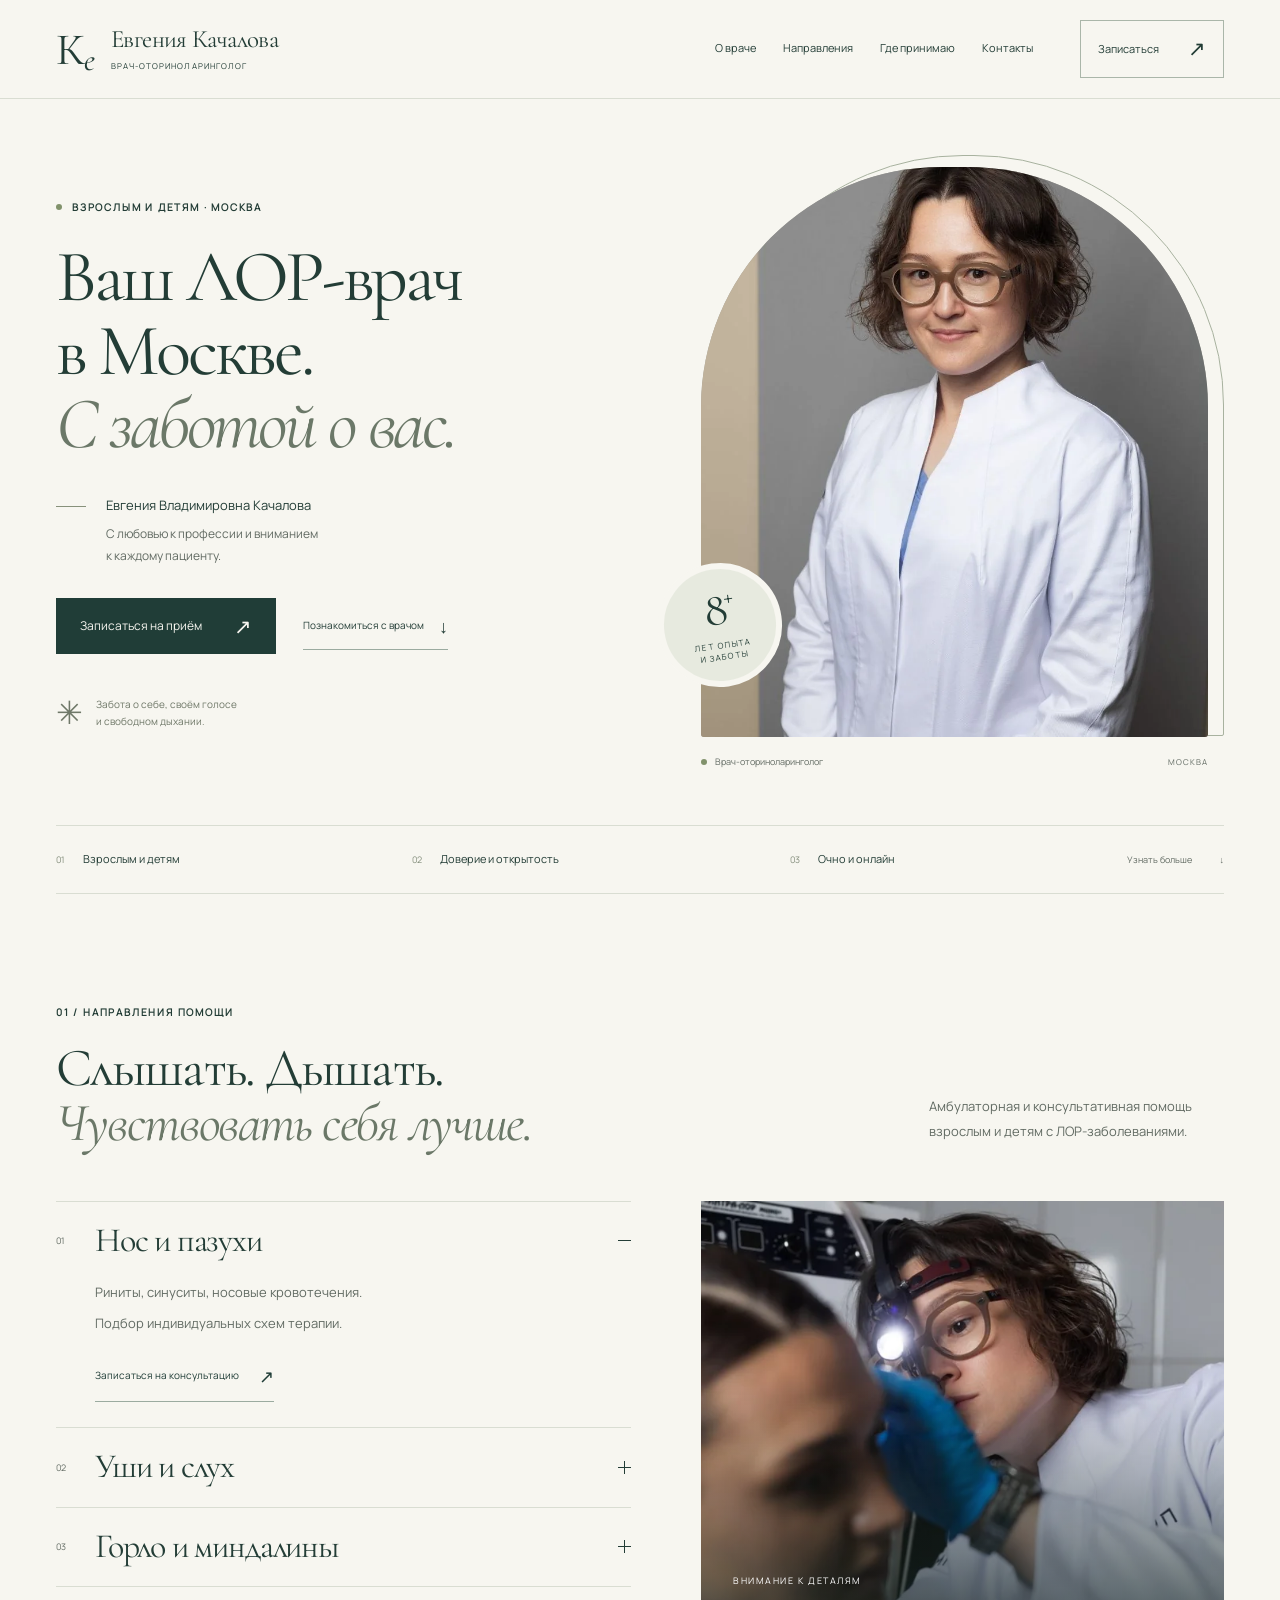
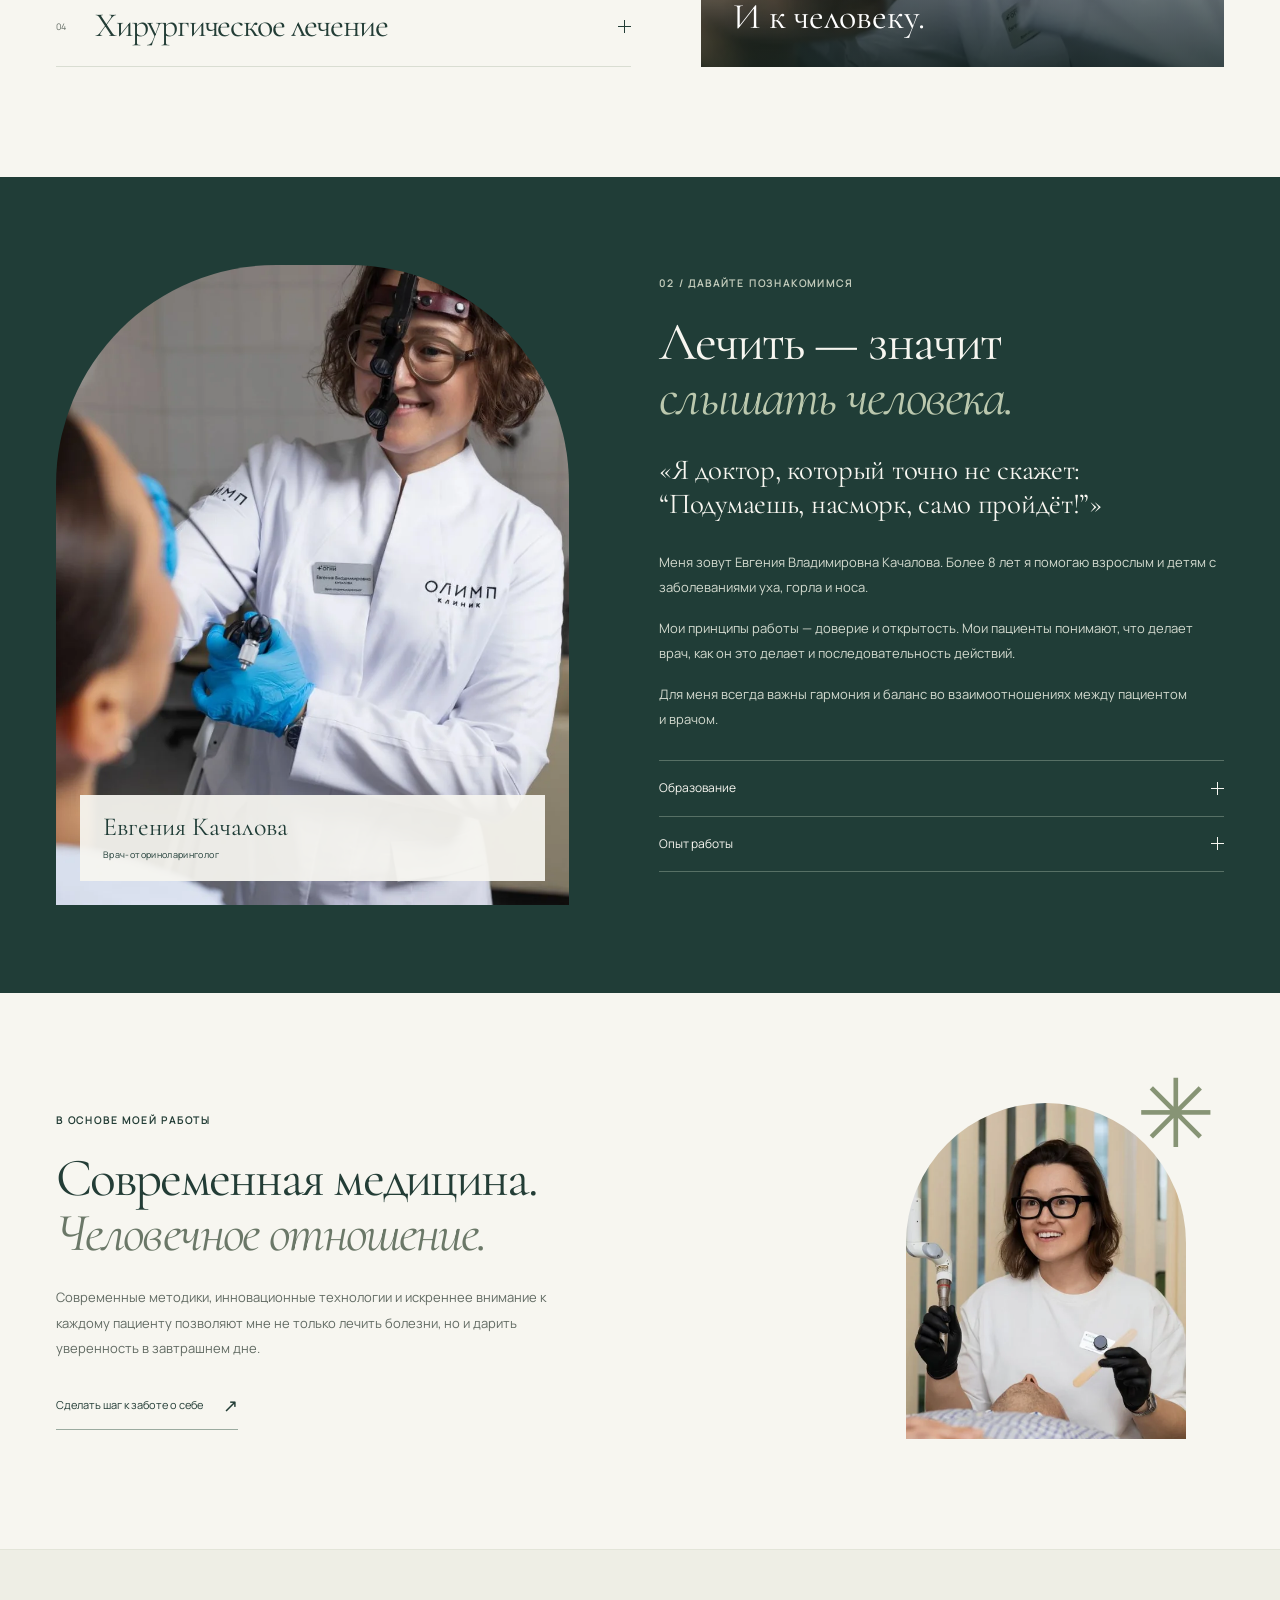
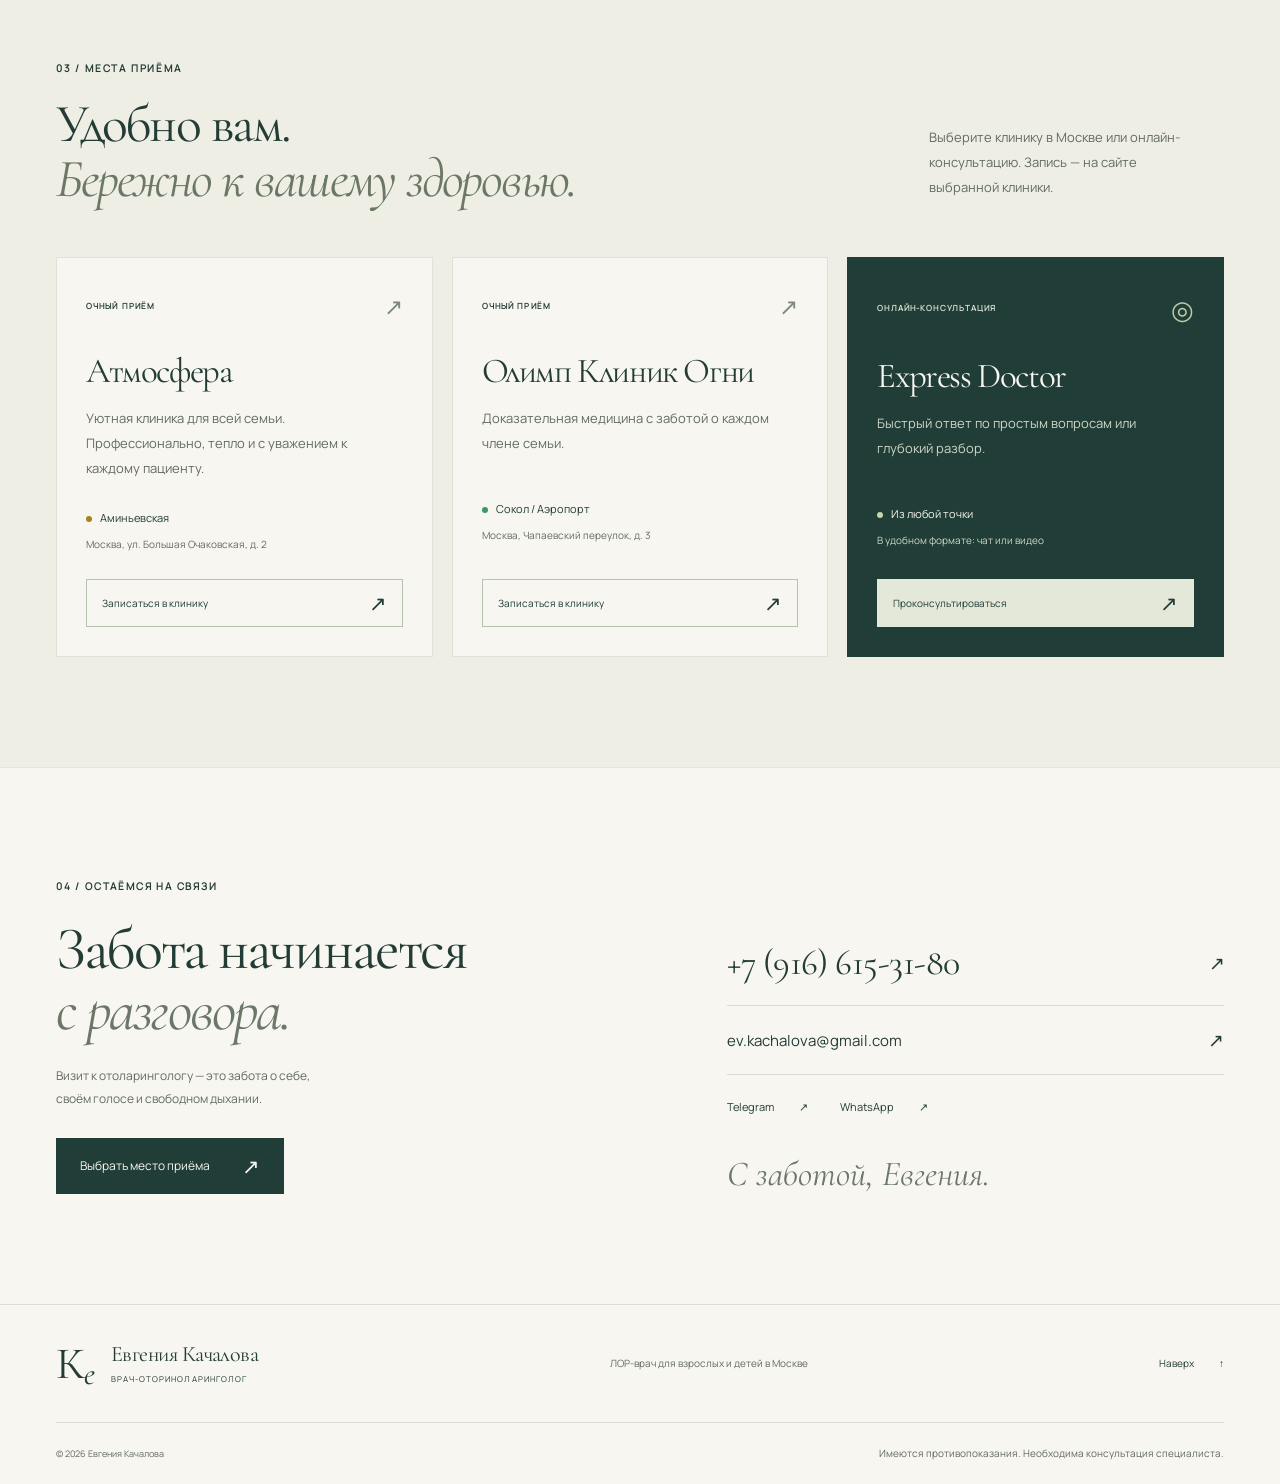
==== src/index.html @ 2df13872 "Create responsive ENT specialist website" ====
<!doctype html>
<html lang="ru">
  <head>
    <meta charset="utf-8" />
    <meta name="viewport" content="width=device-width, initial-scale=1" />
    <meta name="theme-color" content="#203d37" />
    <title>
      ЛОР в Москве — Качалова Евгения Владимировна | Взрослым и детям
    </title>
    <meta
      name="description"
      content="ЛОР-врач в Москве Качалова Евгения Владимировна. Более 8 лет опыта, приём взрослых и детей. Клиники у м. Аминьевская, Сокол и Аэропорт. Запись и онлайн-консультации."
    />
    <meta name="robots" content="index, follow, max-image-preview:large" />
    <link rel="canonical" href="https://kachalovg.github.io/kachalova-lor-2/" />
    <meta property="og:type" content="website" />
    <meta property="og:locale" content="ru_RU" />
    <meta property="og:site_name" content="Евгения Качалова — ЛОР-врач" />
    <meta
      property="og:title"
      content="Ваш ЛОР-врач в Москве — Евгения Качалова"
    />
    <meta
      property="og:description"
      content="С любовью к профессии и заботой о каждом пациенте. ЛОР-помощь взрослым и детям, более 8 лет опыта. Очный приём и онлайн-консультации."
    />
    <meta property="og:url" content="https://kachalovg.github.io/kachalova-lor-2/" />
    <meta
      property="og:image"
      content="https://kachalovg.github.io/kachalova-lor-2/assets/images/portrait-880.webp"
    />
    <meta
      property="og:image:alt"
      content="Качалова Евгения Владимировна, врач-оториноларинголог"
    />
    <meta name="twitter:card" content="summary_large_image" />
    <link rel="icon" href="assets/favicon.svg" type="image/svg+xml" />
    <link
      rel="preload"
      href="assets/fonts/cormorant.woff2"
      as="font"
      type="font/woff2"
      crossorigin
    />
    <link
      rel="preload"
      href="assets/fonts/manrope.woff2"
      as="font"
      type="font/woff2"
      crossorigin
    />
    <link rel="stylesheet" href="css/styles.css" />
    <script src="js/main.js" defer></script>
    <script type="application/ld+json">
      {
        "@context": "https://schema.org",
        "@graph": [
          {
            "@type": "WebSite",
            "@id": "https://kachalovg.github.io/kachalova-lor-2/#website",
            "url": "https://kachalovg.github.io/kachalova-lor-2/",
            "name": "Евгения Качалова — ЛОР-врач в Москве",
            "inLanguage": "ru-RU"
          },
          {
            "@type": "WebPage",
            "@id": "https://kachalovg.github.io/kachalova-lor-2/#webpage",
            "url": "https://kachalovg.github.io/kachalova-lor-2/",
            "name": "ЛОР в Москве — Качалова Евгения Владимировна",
            "inLanguage": "ru-RU",
            "isPartOf": { "@id": "https://kachalovg.github.io/kachalova-lor-2/#website" },
            "about": { "@id": "https://kachalovg.github.io/kachalova-lor-2/#doctor" }
          },
          {
            "@type": "Person",
            "@id": "https://kachalovg.github.io/kachalova-lor-2/#doctor",
            "name": "Качалова Евгения Владимировна",
            "givenName": "Евгения",
            "familyName": "Качалова",
            "jobTitle": "Врач-оториноларинголог",
            "url": "https://kachalovg.github.io/kachalova-lor-2/",
            "image": "https://kachalovg.github.io/kachalova-lor-2/assets/images/portrait-880.webp",
            "telephone": "+79166153180",
            "email": "ev.kachalova@gmail.com",
            "knowsAbout": [
              "Оториноларингология",
              "Детская оториноларингология"
            ],
            "alumniOf": [
              {
                "@type": "EducationalOrganization",
                "name": "РНИМУ им. Н. И. Пирогова"
              },
              {
                "@type": "EducationalOrganization",
                "name": "НИКИО им. Л. И. Свержевского"
              }
            ],
            "workLocation": [
              {
                "@type": "MedicalClinic",
                "name": "Клиника Атмосфера",
                "url": "https://atmosphere-clinic.ru/kachalova",
                "address": {
                  "@type": "PostalAddress",
                  "addressLocality": "Москва",
                  "streetAddress": "ул. Большая Очаковская, д. 2",
                  "addressCountry": "RU"
                }
              },
              {
                "@type": "MedicalClinic",
                "name": "Олимп Клиник Огни",
                "url": "https://ogni.clinic/doctors/kachalova_evgeniya_vladimirovna?clckid=d45f28a2",
                "address": {
                  "@type": "PostalAddress",
                  "addressLocality": "Москва",
                  "streetAddress": "Чапаевский переулок, д. 3",
                  "addressCountry": "RU"
                }
              }
            ],
            "sameAs": [
              "https://t.me/evgeniyakachalova",
              "https://ru.express.doctor/ru/doctors/otolaryngologist-ent-kachalova-evgeniya?utm_source=docref&utm_medium=referral&utm_campaign=167669"
            ]
          }
        ]
      }
    </script>
  </head>
  <body>
    <a class="skip-link" href="#main">Перейти к содержанию</a>
    <header class="header">
      <div class="container header-inner">
        <a class="brand" href="#main" aria-label="Евгения Качалова — на главную"
          ><span class="monogram" aria-hidden="true">К<span>е</span></span
          ><span class="brand-name"
            >Евгения Качалова<small>ВРАЧ-ОТОРИНОЛАРИНГОЛОГ</small></span
          ></a
        >
        <nav class="nav" id="navigation" aria-label="Основная навигация">
          <a href="#about">О враче</a><a href="#expertise">Направления</a
          ><a href="#clinics">Где принимаю</a><a href="#contacts">Контакты</a>
        </nav>
        <a class="header-book" href="#clinics" data-book
          >Записаться <span aria-hidden="true">↗</span></a
        >
        <button
          class="menu-toggle"
          aria-label="Открыть меню"
          aria-controls="navigation"
          aria-expanded="false"
        >
          <span></span><span></span>
        </button>
      </div>
    </header>
    <main id="main">
      <section class="hero container" aria-labelledby="hero-title">
        <div class="hero-copy">
          <p class="eyebrow">
            <span class="status-dot"></span> ВЗРОСЛЫМ И ДЕТЯМ · МОСКВА
          </p>
          <h1 id="hero-title">
            Ваш ЛОР-врач<br />в Москве.<br /><em>С заботой о вас.</em>
          </h1>
          <div class="hero-intro">
            <span class="fine-line" aria-hidden="true"></span>
            <div>
              <p class="doctor-name">Евгения Владимировна Качалова</p>
              <p class="muted">
                С любовью к профессии и вниманием<br class="desktop-break" />
                к каждому пациенту.
              </p>
            </div>
          </div>
          <div class="hero-actions">
            <a href="#clinics" class="button" data-book
              >Записаться на приём <span aria-hidden="true">↗</span></a
            ><a class="text-link" href="#about"
              >Познакомиться с врачом <span aria-hidden="true">↓</span></a
            >
          </div>
          <div class="hero-note">
            <span class="note-icon" aria-hidden="true">✳</span>
            <p>Забота о себе, своём голосе<br />и свободном дыхании.</p>
          </div>
        </div>
        <div class="hero-visual">
          <span class="portrait-outline" aria-hidden="true"></span>
          <img
            class="hero-photo"
            src="assets/images/portrait-880.webp"
            srcset="
              assets/images/portrait-480.webp 480w,
              assets/images/portrait-880.webp 880w
            "
            sizes="(max-width: 700px) 90vw, 44vw"
            width="880"
            height="1280"
            alt="Евгения Владимировна Качалова — ЛОР-врач в Москве"
            fetchpriority="high"
          />
          <div class="experience-seal">
            <strong>8<span>+</span></strong
            ><span>ЛЕТ ОПЫТА<br />И ЗАБОТЫ</span>
          </div>
          <div class="portrait-caption">
            <span class="status-dot"></span> Врач-оториноларинголог<span
              class="caption-number"
              >МОСКВА</span
            >
          </div>
        </div>
      </section>
      <div class="trust-strip container">
        <p><span>01</span> Взрослым и детям</p>
        <p><span>02</span> Доверие и открытость</p>
        <p><span>03</span> Очно и онлайн</p>
        <a href="#expertise" aria-label="Перейти к направлениям помощи"
          >Узнать больше <span aria-hidden="true">↓</span></a
        >
      </div>

      <section
        class="section container expertise"
        id="expertise"
        aria-labelledby="expertise-title"
      >
        <div class="section-heading">
          <div>
            <p class="eyebrow">01 / НАПРАВЛЕНИЯ ПОМОЩИ</p>
            <h2 id="expertise-title">
              Слышать. Дышать.<br /><em>Чувствовать себя лучше.</em>
            </h2>
          </div>
          <p class="section-description">
            Амбулаторная и консультативная помощь взрослым и детям с
            ЛОР-заболеваниями.
          </p>
        </div>
        <div class="expertise-grid">
          <div class="service-list">
            <details class="service" open>
              <summary>
                <span class="service-number">01</span>
                <h3>Нос и пазухи</h3>
                <span class="plus" aria-hidden="true"></span>
              </summary>
              <div class="service-body">
                <p>Риниты, синуситы, носовые кровотечения.</p>
                <p>Подбор индивидуальных схем терапии.</p>
                <a href="#clinics" class="text-link" data-book
                  >Записаться на консультацию
                  <span aria-hidden="true">↗</span></a
                >
              </div>
            </details>
            <details class="service">
              <summary>
                <span class="service-number">02</span>
                <h3>Уши и слух</h3>
                <span class="plus" aria-hidden="true"></span>
              </summary>
              <div class="service-body">
                <p>Тугоухость, отиты, серные пробки.</p>
                <p>
                  Амбулаторная и консультативная помощь пациентам с
                  заболеваниями уха.
                </p>
                <a href="#clinics" class="text-link" data-book
                  >Записаться на консультацию
                  <span aria-hidden="true">↗</span></a
                >
              </div>
            </details>
            <details class="service">
              <summary>
                <span class="service-number">03</span>
                <h3>Горло и миндалины</h3>
                <span class="plus" aria-hidden="true"></span>
              </summary>
              <div class="service-body">
                <p>
                  Консервативное лечение острой и хронической патологии
                  лимфоэпителиального кольца.
                </p>
                <a href="#clinics" class="text-link" data-book
                  >Записаться на консультацию
                  <span aria-hidden="true">↗</span></a
                >
              </div>
            </details>
            <details class="service">
              <summary>
                <span class="service-number">04</span>
                <h3>Хирургическое лечение</h3>
                <span class="plus" aria-hidden="true"></span>
              </summary>
              <div class="service-body">
                <p>
                  Планирование и проведение оперативных вмешательств. Подбор
                  индивидуальных схем терапии.
                </p>
                <a href="#clinics" class="text-link" data-book
                  >Обсудить на консультации
                  <span aria-hidden="true">↗</span></a
                >
              </div>
            </details>
          </div>
          <figure class="expertise-photo">
            <img
              src="assets/images/examination-880.webp"
              srcset="
                assets/images/examination-480.webp 480w,
                assets/images/examination-880.webp 880w
              "
              sizes="(max-width: 700px) 90vw, 40vw"
              width="880"
              height="587"
              alt="Евгения Качалова проводит ЛОР-осмотр пациентки"
              loading="lazy"
              decoding="async"
            />
            <figcaption>
              <span>ВНИМАНИЕ К ДЕТАЛЯМ</span>И к человеку.
            </figcaption>
          </figure>
        </div>
      </section>

      <section class="about-section" id="about" aria-labelledby="about-title">
        <div class="container about-grid">
          <div class="about-visual">
            <img
              src="assets/images/consultation-880.webp"
              srcset="
                assets/images/consultation-480.webp 480w,
                assets/images/consultation-880.webp 880w
              "
              sizes="(max-width: 700px) 90vw, 40vw"
              width="880"
              height="1321"
              alt="Евгения Качалова на приёме — с вниманием к каждому пациенту"
              loading="lazy"
              decoding="async"
            />
            <div class="photo-label">
              Евгения Качалова<span>Врач-оториноларинголог</span>
            </div>
          </div>
          <div class="about-copy">
            <p class="eyebrow">02 / ДАВАЙТЕ ПОЗНАКОМИМСЯ</p>
            <h2 id="about-title">
              Лечить — значит<br /><em>слышать человека.</em>
            </h2>
            <blockquote>
              «Я доктор, который точно не скажет: “Подумаешь, насморк, само
              пройдёт!”»
            </blockquote>
            <p>
              Меня зовут Евгения Владимировна Качалова. Более 8 лет я помогаю
              взрослым и детям с заболеваниями уха, горла и носа.
            </p>
            <p>
              Мои принципы работы — доверие и открытость. Мои пациенты понимают,
              что делает врач, как он это делает и последовательность действий.
            </p>
            <p>
              Для меня всегда важны гармония и баланс во взаимоотношениях между
              пациентом и врачом.
            </p>
            <div class="credentials">
              <details>
                <summary>
                  Образование <span class="plus" aria-hidden="true"></span>
                </summary>
                <div class="credential-content">
                  <p>
                    <b>2010–2016</b
                    ><span
                      >РНИМУ им. Н. И. Пирогова, Москва. Высшее образование,
                      педиатрия.</span
                    >
                  </p>
                  <p>
                    <b>2016–2018</b
                    ><span
                      >НИКИО им. Л. И. Свержевского, Москва. Ординатура,
                      оториноларингология.</span
                    >
                  </p>
                  <p>
                    <b>2023</b
                    ><span
                      >Повышение квалификации: дополнительная профессиональная
                      программа «Оториноларингология».</span
                    >
                  </p>
                </div>
              </details>
              <details>
                <summary>
                  Опыт работы <span class="plus" aria-hidden="true"></span>
                </summary>
                <div class="credential-content">
                  <p>
                    <b>2018–2022</b
                    ><span
                      >Врач-оториноларинголог, ДГКБ им. Г. Н. Сперанского.</span
                    >
                  </p>
                  <p>
                    <b>2018–2022</b
                    ><span
                      >Врач-оториноларинголог, ГКБ № 13, центр восстановления
                      детей.</span
                    >
                  </p>
                  <p>
                    <b>2022–2024</b
                    ><span>Врач-оториноларинголог, ММЦ «Медси».</span>
                  </p>
                  <p>
                    <b>С 2024</b
                    ><span
                      >Врач-оториноларинголог, «Огни Олимпа» и
                      «Атмосфера».</span
                    >
                  </p>
                </div>
              </details>
            </div>
          </div>
        </div>
      </section>

      <section
        class="philosophy section container"
        aria-labelledby="philosophy-title"
      >
        <div class="philosophy-copy">
          <p class="eyebrow">В ОСНОВЕ МОЕЙ РАБОТЫ</p>
          <h2 id="philosophy-title">
            Современная медицина.<br /><em>Человечное отношение.</em>
          </h2>
          <p>
            Современные методики, инновационные технологии и искреннее внимание
            к каждому пациенту позволяют мне не только лечить болезни, но и
            дарить уверенность в завтрашнем дне.
          </p>
          <a href="#clinics" class="text-link" data-book
            >Сделать шаг к заботе о себе <span aria-hidden="true">↗</span></a
          >
        </div>
        <div class="care-image">
          <img
            src="assets/images/care-480.webp"
            width="480"
            height="720"
            alt="Доктор Качалова на приёме взрослого пациента"
            loading="lazy"
            decoding="async"
          /><span class="care-asterisk" aria-hidden="true">✳</span>
        </div>
      </section>

      <section
        class="clinics-section section"
        id="clinics"
        aria-labelledby="clinics-title"
      >
        <div class="container">
          <div class="section-heading">
            <div>
              <p class="eyebrow">03 / МЕСТА ПРИЁМА</p>
              <h2 id="clinics-title">
                Удобно вам.<br /><em>Бережно к вашему здоровью.</em>
              </h2>
            </div>
            <p class="section-description">
              Выберите клинику в Москве или онлайн-консультацию. Запись — на
              сайте выбранной клиники.
            </p>
          </div>
          <div class="clinic-grid">
            <article class="clinic-card">
              <div class="clinic-top">
                <span class="eyebrow">ОЧНЫЙ ПРИЁМ</span
                ><span class="clinic-icon" aria-hidden="true">↗</span>
              </div>
              <h3>Атмосфера</h3>
              <p class="clinic-description">
                Уютная клиника для всей семьи. Профессионально, тепло и с
                уважением к каждому пациенту.
              </p>
              <div class="clinic-address">
                <span class="metro"
                  ><i class="metro-dot metro-yellow"></i> Аминьевская</span
                >
                <p>Москва, ул. Большая Очаковская, д. 2</p>
              </div>
              <a
                class="button button-outline"
                href="https://atmosphere-clinic.ru/kachalova"
                target="_blank"
                rel="noopener noreferrer"
                >Записаться в клинику <span aria-hidden="true">↗</span></a
              >
            </article>
            <article class="clinic-card">
              <div class="clinic-top">
                <span class="eyebrow">ОЧНЫЙ ПРИЁМ</span
                ><span class="clinic-icon" aria-hidden="true">↗</span>
              </div>
              <h3>Олимп Клиник Огни</h3>
              <p class="clinic-description">
                Доказательная медицина с заботой о каждом члене семьи.
              </p>
              <div class="clinic-address">
                <span class="metro"
                  ><i class="metro-dot"></i> Сокол / Аэропорт</span
                >
                <p>Москва, Чапаевский переулок, д. 3</p>
              </div>
              <a
                class="button button-outline"
                href="https://ogni.clinic/doctors/kachalova_evgeniya_vladimirovna?clckid=d45f28a2"
                target="_blank"
                rel="noopener noreferrer"
                >Записаться в клинику <span aria-hidden="true">↗</span></a
              >
            </article>
            <article class="clinic-card clinic-online">
              <div class="clinic-top">
                <span class="eyebrow">ОНЛАЙН-КОНСУЛЬТАЦИЯ</span
                ><span class="online-icon" aria-hidden="true">◎</span>
              </div>
              <h3>Express Doctor</h3>
              <p class="clinic-description">
                Быстрый ответ по простым вопросам или глубокий разбор.
              </p>
              <div class="clinic-address">
                <span class="metro"
                  ><i class="status-dot"></i> Из любой точки</span
                >
                <p>В удобном формате: чат или видео</p>
              </div>
              <a
                class="button button-light"
                href="https://ru.express.doctor/ru/doctors/otolaryngologist-ent-kachalova-evgeniya?utm_source=docref&amp;utm_medium=referral&amp;utm_campaign=167669"
                target="_blank"
                rel="noopener noreferrer"
                >Проконсультироваться <span aria-hidden="true">↗</span></a
              >
            </article>
          </div>
        </div>
      </section>
      <section
        class="contact-section section container"
        id="contacts"
        aria-labelledby="contacts-title"
      >
        <p class="eyebrow">04 / ОСТАЁМСЯ НА СВЯЗИ</p>
        <div class="contact-grid">
          <div>
            <h2 id="contacts-title">
              Забота начинается<br /><em>с разговора.</em>
            </h2>
            <p>
              Визит к отоларингологу — это забота о себе,<br
                class="desktop-break"
              />
              своём голосе и свободном дыхании.
            </p>
            <a class="button" href="#clinics" data-book
              >Выбрать место приёма <span aria-hidden="true">↗</span></a
            >
          </div>
          <div class="contact-links">
            <a class="phone-link" href="tel:+79166153180"
              >+7 (916) 615-31-80 <span aria-hidden="true">↗</span></a
            ><a class="email-link" href="mailto:ev.kachalova@gmail.com"
              >ev.kachalova@gmail.com <span aria-hidden="true">↗</span></a
            >
            <div class="social-links">
              <a
                href="https://t.me/evgeniyakachalova"
                target="_blank"
                rel="noopener noreferrer"
                >Telegram <span aria-hidden="true">↗</span></a
              ><a
                href="https://wa.me/79166153180"
                target="_blank"
                rel="noopener noreferrer"
                >WhatsApp <span aria-hidden="true">↗</span></a
              >
            </div>
            <span class="contact-signature" aria-hidden="true"
              >С заботой, Евгения.</span
            >
          </div>
        </div>
      </section>
    </main>
    <footer class="footer">
      <div class="container footer-top">
        <a class="brand" href="#main"
          ><span class="monogram" aria-hidden="true">К<span>е</span></span
          ><span class="brand-name"
            >Евгения Качалова<small>ВРАЧ-ОТОРИНОЛАРИНГОЛОГ</small></span
          ></a
        >
        <p>ЛОР-врач для взрослых и детей в Москве</p>
        <a class="back-top" href="#main"
          >Наверх <span aria-hidden="true">↑</span></a
        >
      </div>
      <div class="container footer-bottom">
        <span>© 2026 Евгения Качалова</span>
        <p>Имеются противопоказания. Необходима консультация специалиста.</p>
      </div>
    </footer>
    <div class="mobile-book">
      <a href="#clinics" class="button" data-book
        >Записаться на приём <span aria-hidden="true">↗</span></a
      >
    </div>
    <dialog id="booking" aria-labelledby="booking-title">
      <button class="dialog-close" aria-label="Закрыть окно записи">×</button>
      <p class="eyebrow">ПЕРВЫЙ ШАГ К ЗАБОТЕ О СЕБЕ</p>
      <h2 id="booking-title">Где вам <em>удобнее?</em></h2>
      <p class="dialog-intro">
        Выберите место приёма. Вы перейдёте на сайт клиники, чтобы записаться к
        Евгении Качаловой.
      </p>
      <div class="booking-options">
        <a
          href="https://atmosphere-clinic.ru/kachalova"
          target="_blank"
          rel="noopener noreferrer"
          ><span
            ><b>Атмосфера</b
            ><small>м. Аминьевская · Большая Очаковская, 2</small></span
          ><span aria-hidden="true">↗</span></a
        ><a
          href="https://ogni.clinic/doctors/kachalova_evgeniya_vladimirovna?clckid=d45f28a2"
          target="_blank"
          rel="noopener noreferrer"
          ><span
            ><b>Олимп Клиник Огни</b
            ><small>м. Сокол / Аэропорт · Чапаевский пер., 3</small></span
          ><span aria-hidden="true">↗</span></a
        ><a
          href="https://ru.express.doctor/ru/doctors/otolaryngologist-ent-kachalova-evgeniya?utm_source=docref&amp;utm_medium=referral&amp;utm_campaign=167669"
          target="_blank"
          rel="noopener noreferrer"
          ><span
            ><b>Express Doctor</b><small>Онлайн · чат или видео</small></span
          ><span aria-hidden="true">↗</span></a
        >
      </div>
      <a class="dialog-phone" href="tel:+79166153180"
        >Связаться с врачом: +7 (916) 615-31-80</a
      >
    </dialog>
  </body>
</html>
---- src/css/styles.css ----
@font-face {
  font-family: Manrope;
  src: url("../assets/fonts/manrope.woff2") format("woff2");
  font-style: normal;
  font-weight: 400;
  font-display: swap;
}
@font-face {
  font-family: Cormorant;
  src: url("../assets/fonts/cormorant.woff2") format("woff2");
  font-style: normal;
  font-weight: 400;
  font-display: swap;
}
@font-face {
  font-family: Cormorant;
  src: url("../assets/fonts/cormorant-italic.woff2") format("woff2");
  font-style: italic;
  font-weight: 400;
  font-display: swap;
}
:root {
  --paper: #f7f6f0;
  --green: #203d37;
  --ink: #233d36;
  --sage: #6b7868;
  --muted: #626b63;
  --line: #d9ddd2;
  --cream: #eeeee5;
  --serif: Cormorant, Georgia, "Times New Roman", serif;
  --sans: Manrope, Arial, sans-serif;
}
* {
  box-sizing: border-box;
}
html {
  scroll-behavior: smooth;
  scroll-padding-top: 110px;
}
body {
  margin: 0;
  background: var(--paper);
  color: var(--ink);
  font: 14px/1.7 var(--sans);
  -webkit-font-smoothing: antialiased;
}
a {
  color: inherit;
  text-decoration: none;
}
button {
  font: inherit;
  color: inherit;
  cursor: pointer;
}
button,
a,
summary {
  -webkit-tap-highlight-color: transparent;
}
button:focus-visible,
a:focus-visible,
summary:focus-visible {
  outline: 2px solid #a17a44;
  outline-offset: 6px;
}
img {
  display: block;
  max-width: 100%;
  height: auto;
}
p,
h1,
h2,
h3,
figure,
blockquote {
  margin: 0;
}
h1,
h2,
h3 {
  font-family: var(--serif);
  font-weight: 400;
  line-height: 1.02;
  letter-spacing: -0.035em;
}
h2 {
  font-size: clamp(44px, 4.2vw, 64px);
}
h2 em,
h1 em {
  font-weight: 400;
  color: var(--sage);
}
p {
  text-wrap: pretty;
}
.container {
  width: min(1280px, calc(100% - 112px));
  margin-inline: auto;
}
.section {
  padding-block: 110px;
}
.eyebrow {
  font-size: 10px;
  font-weight: 600;
  letter-spacing: 0.18em;
  line-height: 1.6;
}
.muted {
  color: var(--muted);
}
.button {
  display: inline-flex;
  align-items: center;
  justify-content: space-between;
  gap: 32px;
  min-height: 56px;
  background: var(--green);
  color: var(--paper);
  padding: 15px 23px;
  border: 1px solid var(--green);
  font-size: 12px;
  transition:
    background 0.2s,
    transform 0.2s;
}
.button span {
  font-size: 21px;
  font-family: Arial, sans-serif;
  line-height: 1;
}
.button:hover {
  background: #34564b;
  transform: translateY(-2px);
}
.text-link {
  display: inline-flex;
  align-items: center;
  gap: 20px;
  padding-block: 8px;
  border-bottom: 1px solid #9baba0;
  font-size: 12px;
}
.text-link span {
  font-size: 18px;
}
.text-link:hover {
  color: #6e784f;
}
.skip-link {
  position: fixed;
  top: 8px;
  left: 12px;
  padding: 12px 20px;
  background: var(--green);
  color: white;
  z-index: 100;
  transform: translateY(-150%);
}
.skip-link:focus {
  transform: translateY(0);
}
.header {
  height: 99px;
  border-bottom: 1px solid var(--line);
  background: var(--paper);
  position: relative;
  z-index: 20;
}
.header-inner {
  height: 100%;
  display: flex;
  align-items: center;
  gap: 35px;
}
.brand {
  display: flex;
  align-items: center;
  gap: 16px;
  flex-shrink: 0;
}
.monogram {
  font-family: var(--serif);
  font-size: 45px;
  line-height: 1;
  position: relative;
  display: block;
  width: 39px;
}
.monogram > span {
  position: absolute;
  right: 0;
  bottom: -4px;
  font-style: italic;
  font-size: 32px;
}
.brand-name {
  font-family: var(--serif);
  font-size: 25px;
  letter-spacing: -0.025em;
  line-height: 1.1;
}
.brand-name small {
  display: block;
  font: 8px/1.5 var(--sans);
  letter-spacing: 0.13em;
  margin-top: 7px;
}
.nav {
  display: flex;
  align-items: center;
  gap: 27px;
  margin-left: auto;
  font-size: 11px;
}
.nav a {
  padding: 10px 0;
  border-bottom: 1px solid transparent;
}
.nav a:hover {
  border-bottom-color: var(--sage);
}
.header-book {
  margin-left: 12px;
  display: flex;
  align-items: center;
  gap: 29px;
  font-size: 11px;
  border: 1px solid #aab6a9;
  padding: 10px 17px;
}
.header-book span {
  font-size: 21px;
}
.header-book:hover {
  background: var(--cream);
}
.menu-toggle {
  display: none;
}
.hero {
  display: grid;
  grid-template-columns: 1.13fr 1fr;
  gap: 55px;
  padding-top: 56px;
  padding-bottom: 56px;
  align-items: center;
}
.hero-copy {
  padding-top: 4px;
}
.hero .eyebrow {
  display: flex;
  align-items: center;
  gap: 10px;
  margin-bottom: 26px;
}
.status-dot {
  display: inline-block;
  width: 6px;
  height: 6px;
  background: #81926b;
  border-radius: 50%;
  flex-shrink: 0;
}
.hero h1 {
  font-size: clamp(58px, 5.7vw, 88px);
  line-height: 1.01;
  letter-spacing: -0.045em;
}
.hero h1 em {
  white-space: nowrap;
}
.hero-intro {
  display: flex;
  align-items: flex-start;
  gap: 20px;
  margin-top: 32px;
}
.fine-line {
  width: 30px;
  height: 1px;
  background: #87917b;
  margin-top: 12px;
}
.doctor-name {
  font-size: 13px;
  margin-bottom: 7px;
}
.hero-intro .muted {
  font-size: 12px;
  line-height: 1.85;
}
.hero-actions {
  display: flex;
  align-items: center;
  gap: 27px;
  margin-top: 31px;
}
.hero-actions .text-link {
  font-size: 10px;
  gap: 15px;
}
.hero-note {
  margin-top: 42px;
  display: flex;
  gap: 13px;
  align-items: center;
  color: #6f7868;
  font-size: 10px;
  line-height: 1.65;
}
.note-icon {
  font-size: 32px;
  font-family: Georgia, serif;
  font-weight: 400;
  line-height: 1;
}
.hero-visual {
  position: relative;
  padding: 12px 16px 0 0;
  min-width: 0;
}
.hero-photo {
  width: 100%;
  height: 570px;
  object-fit: cover;
  object-position: center 34%;
  border-radius: 240px 240px 3px 3px;
  background: #a5a49b;
}
.portrait-outline {
  position: absolute;
  inset: 0 0 33px 12px;
  border: 1px solid #a8b29f;
  border-radius: 250px 250px 2px 2px;
  z-index: -1;
}
.experience-seal {
  position: absolute;
  left: -43px;
  bottom: 82px;
  width: 124px;
  height: 124px;
  background: #e7eadf;
  border: 6px solid var(--paper);
  border-radius: 50%;
  display: flex;
  flex-direction: column;
  align-items: center;
  justify-content: center;
  transform: rotate(-8deg);
}
.experience-seal strong {
  font: 48px/0.95 var(--serif);
  letter-spacing: -0.06em;
}
.experience-seal strong span {
  font-size: 24px;
  vertical-align: top;
}
.experience-seal > span {
  font: 8px/1.5 var(--sans);
  letter-spacing: 0.14em;
  text-align: center;
  margin-top: 7px;
}
.portrait-caption {
  display: flex;
  align-items: center;
  gap: 8px;
  padding-top: 17px;
  font-size: 9px;
  color: var(--muted);
}
.caption-number {
  margin-left: auto;
  font-size: 8px;
  letter-spacing: 0.12em;
}
.trust-strip {
  border-top: 1px solid var(--line);
  border-bottom: 1px solid var(--line);
  padding-block: 24px;
  display: flex;
  align-items: center;
  justify-content: space-between;
  gap: 20px;
  font-size: 11px;
}
.trust-strip p {
  display: flex;
  align-items: center;
  gap: 18px;
}
.trust-strip p span {
  color: #828c7a;
  font-size: 9px;
}
.trust-strip > a {
  font-size: 9px;
  color: var(--muted);
  display: flex;
  gap: 28px;
}
.section-heading {
  display: flex;
  align-items: flex-end;
  justify-content: space-between;
  gap: 60px;
  margin-bottom: 50px;
}
.section-heading h2 {
  margin-top: 21px;
}
.section-description {
  max-width: 295px;
  color: var(--muted);
  font-size: 12px;
  line-height: 1.95;
  padding-bottom: 6px;
}
.expertise-grid {
  display: grid;
  grid-template-columns: 1.1fr 1fr;
  gap: 70px;
  align-items: start;
}
.service {
  border-top: 1px solid var(--line);
}
.service:last-child {
  border-bottom: 1px solid var(--line);
}
summary {
  list-style: none;
  cursor: pointer;
}
summary::-webkit-details-marker {
  display: none;
}
.service summary {
  display: flex;
  align-items: center;
  gap: 20px;
  padding: 22px 0;
}
.service-number {
  font-size: 9px;
  color: var(--muted);
  width: 19px;
}
.service h3 {
  font-size: 34px;
}
.plus {
  width: 13px;
  height: 13px;
  display: block;
  position: relative;
  margin-left: auto;
  flex-shrink: 0;
}
.plus::before,
.plus::after {
  content: "";
  position: absolute;
  background: currentColor;
  inset: 6px 0 auto;
  height: 1px;
}
.plus::after {
  transform: rotate(90deg);
  transition: transform 0.2s;
}
details[open] > summary .plus::after {
  transform: rotate(0);
}
.service-body {
  padding: 0 22px 25px 39px;
  color: var(--muted);
  font-size: 12px;
  line-height: 1.9;
  max-width: 450px;
}
.service-body p + p {
  margin-top: 6px;
}
.service-body .text-link {
  color: var(--green);
  font-size: 10px;
  margin-top: 15px;
}
.expertise-photo {
  position: relative;
  overflow: hidden;
  background: #e0e2d9;
  align-self: stretch;
  min-height: 380px;
}
.expertise-photo img {
  height: 100%;
  width: 100%;
  object-fit: cover;
  object-position: 57% center;
}
.expertise-photo:after {
  content: "";
  position: absolute;
  inset: 40% 0 0;
  background: linear-gradient(transparent, rgba(16, 33, 28, 0.75));
  pointer-events: none;
}
.expertise-photo figcaption {
  position: absolute;
  bottom: 30px;
  left: 32px;
  z-index: 1;
  font: 36px/1.1 var(--serif);
  color: #fff;
}
.expertise-photo figcaption span {
  display: block;
  font: 9px var(--sans);
  letter-spacing: 0.17em;
  margin-bottom: 10px;
}
.about-section {
  background: var(--green);
  color: var(--paper);
  padding-block: 88px;
}
.about-grid {
  display: grid;
  grid-template-columns: 1fr 1.1fr;
  gap: 90px;
  align-items: start;
}
.about-visual {
  position: relative;
}
.about-visual img {
  width: 100%;
  height: 640px;
  object-fit: cover;
  object-position: center 28%;
  border-radius: 220px 220px 0 0;
}
.photo-label {
  position: absolute;
  bottom: 24px;
  left: 24px;
  right: 24px;
  background: #f7f6f0ed;
  color: var(--green);
  padding: 19px 23px;
  font: 26px/1 var(--serif);
}
.photo-label span {
  display: block;
  font: 9px/1.5 var(--sans);
  margin-top: 8px;
  letter-spacing: 0.04em;
}
.about-copy {
  padding-top: 10px;
}
.about-copy > .eyebrow {
  color: #c2cbbb;
}
.about-copy h2 {
  margin-top: 24px;
  font-size: clamp(42px, 4.2vw, 62px);
}
.about-copy h2 em {
  color: #bbc8ae;
}
.about-copy blockquote {
  margin-block: 28px;
  font: 29px/1.2 var(--serif);
  letter-spacing: -0.01em;
  max-width: 460px;
}
.about-copy > p:not(.eyebrow) {
  font-size: 12px;
  line-height: 1.95;
  color: #d3dacf;
  margin-top: 15px;
}
.credentials {
  margin-top: 28px;
}
.credentials details {
  border-top: 1px solid #577065;
}
.credentials details:last-child {
  border-bottom: 1px solid #577065;
}
.credentials summary {
  display: flex;
  align-items: center;
  padding: 17px 0;
  font-size: 12px;
}
.credential-content {
  padding: 4px 0 20px;
}
.credential-content p {
  display: grid;
  grid-template-columns: 80px 1fr;
  gap: 16px;
  margin-top: 14px;
  font-size: 11px;
  color: #d3dacf;
}
.credential-content b {
  font-weight: 400;
  color: #f7f6f0;
}
.philosophy {
  display: grid;
  grid-template-columns: 1.6fr 0.8fr;
  gap: 100px;
  align-items: center;
}
.philosophy h2 {
  margin-top: 23px;
}
.philosophy-copy > p:not(.eyebrow) {
  color: var(--muted);
  max-width: 540px;
  font-size: 13px;
  line-height: 1.95;
  margin-top: 25px;
}
.philosophy .text-link {
  margin-top: 21px;
  font-size: 11px;
}
.care-image {
  position: relative;
  width: 100%;
  max-width: 280px;
  justify-self: center;
}
.care-image img {
  aspect-ratio: 4/4.8;
  object-fit: cover;
  border-radius: 150px 150px 0 0;
  object-position: center 32%;
}
.care-asterisk {
  position: absolute;
  right: -30px;
  top: -34px;
  font: 95px/1 var(--serif);
  color: #879475;
}
.clinics-section {
  background: var(--cream);
  border-top: 1px solid #e3e5d9;
  border-bottom: 1px solid #e3e5d9;
}
.clinic-grid {
  display: grid;
  grid-template-columns: repeat(3, minmax(0, 1fr));
  gap: 19px;
}
.clinic-card {
  padding: 29px;
  background: var(--paper);
  display: flex;
  flex-direction: column;
  border: 1px solid #dfe3d7;
  min-height: 373px;
}
.clinic-top {
  display: flex;
  align-items: center;
  justify-content: space-between;
  gap: 10px;
}
.clinic-top .eyebrow {
  font-size: 8px;
  letter-spacing: 0.14em;
}
.clinic-icon {
  font-size: 23px;
  color: #7c8c76;
}
.clinic-card h3 {
  font-size: 35px;
  margin-top: 28px;
  letter-spacing: -0.04em;
  white-space: nowrap;
}
.clinic-description {
  font-size: 11px;
  line-height: 1.9;
  color: var(--muted);
  margin-top: 17px;
  min-height: 65px;
}
.clinic-address {
  margin-top: 29px;
  margin-bottom: 26px;
  font-size: 10px;
}
.metro {
  display: flex;
  align-items: center;
  gap: 8px;
  font-size: 11px;
}
.metro-dot {
  width: 6px;
  height: 6px;
  display: inline-block;
  background: #3b9867;
  border-radius: 50%;
}
.metro-yellow {
  background: #a88222;
}
.clinic-address p {
  margin-top: 8px;
  color: var(--muted);
  font-size: 10px;
}
.clinic-card .button {
  margin-top: auto;
  min-height: 48px;
  padding: 12px 15px;
  font-size: 10px;
  gap: 12px;
}
.button-outline {
  background: transparent;
  color: var(--green);
  border-color: #b6c1ae;
}
.button-outline:hover {
  background: var(--green);
  color: white;
}
.clinic-online {
  background: var(--green);
  color: var(--paper);
  border-color: var(--green);
}
.clinic-online .clinic-description,
.clinic-online .clinic-address p {
  color: #ced7c6;
}
.clinic-online .eyebrow {
  color: #d9dfd0;
}
.clinic-online .status-dot {
  background: #c6d4a7;
}
.online-icon {
  font-size: 26px;
  color: #becbab;
}
.button-light {
  background: #e4e8d9;
  color: var(--green);
  border-color: #e4e8d9;
}
.button-light:hover {
  background: white;
  color: var(--green);
}
.contact-section > .eyebrow {
  margin-bottom: 24px;
}
.contact-grid {
  display: grid;
  grid-template-columns: 1.15fr 1fr;
  gap: 100px;
  align-items: center;
}
.contact-grid h2 {
  font-size: clamp(46px, 4.7vw, 68px);
}
.contact-grid p {
  color: var(--muted);
  font-size: 12px;
  margin-top: 24px;
  line-height: 1.9;
}
.contact-grid .button {
  margin-top: 28px;
}
.contact-links > a {
  display: flex;
  justify-content: space-between;
  align-items: center;
  border-bottom: 1px solid var(--line);
  padding: 21px 0;
}
.phone-link {
  font: 36px/1.2 var(--serif);
  letter-spacing: -0.015em;
}
.contact-links > a > span {
  font: 19px var(--sans);
}
.email-link {
  font-size: 15px;
}
.social-links {
  display: flex;
  gap: 32px;
  margin-top: 23px;
  font-size: 11px;
}
.social-links a {
  display: flex;
  gap: 25px;
}
.social-links a:hover,
.contact-links > a:hover {
  color: var(--sage);
}
.contact-signature {
  display: block;
  font: italic 35px/1 var(--serif);
  color: var(--sage);
  margin-top: 40px;
}
.footer {
  border-top: 1px solid var(--line);
}
.footer-top {
  padding-block: 36px;
  display: flex;
  align-items: center;
  justify-content: space-between;
  gap: 30px;
}
.footer-top .brand-name {
  font-size: 22px;
}
.footer-top > p {
  font-size: 10px;
  color: var(--muted);
}
.back-top {
  font-size: 10px;
  display: flex;
  gap: 25px;
}
.footer-bottom {
  border-top: 1px solid var(--line);
  padding-block: 22px;
  display: flex;
  align-items: center;
  justify-content: space-between;
  gap: 20px;
  color: var(--muted);
  font-size: 9px;
}
.footer-bottom p {
  font-size: 10px;
}
.mobile-book {
  display: none;
}
dialog {
  border: 1px solid #d9dfd2;
  border-radius: 3px;
  background: var(--paper);
  color: var(--green);
  padding: 46px;
  width: min(580px, calc(100% - 32px));
  max-height: calc(100dvh - 40px);
  overflow: auto;
  box-shadow: 0 28px 90px #10241d33;
}
dialog::backdrop {
  background: #142c26a8;
  backdrop-filter: blur(5px);
}
.dialog-open {
  overflow: hidden;
}
.dialog-close {
  position: absolute;
  top: 13px;
  right: 17px;
  border: 0;
  background: none;
  font-size: 29px;
  width: 38px;
  height: 38px;
}
.dialog-close:hover {
  background: var(--cream);
}
dialog h2 {
  font-size: 51px;
  margin-top: 20px;
}
.dialog-intro {
  font-size: 12px;
  color: var(--muted);
  margin-top: 17px;
}
.booking-options {
  margin-top: 26px;
}
.booking-options a {
  padding: 20px 0;
  display: flex;
  align-items: center;
  justify-content: space-between;
  gap: 20px;
  border-top: 1px solid var(--line);
}
.booking-options a:last-child {
  border-bottom: 1px solid var(--line);
}
.booking-options a:hover {
  background: var(--cream);
}
.booking-options b {
  display: block;
  font: 28px/1 var(--serif);
}
.booking-options small {
  display: block;
  font-size: 10px;
  color: var(--muted);
  margin-top: 9px;
}
.booking-options a > span:last-child {
  font-size: 22px;
}
.dialog-phone {
  display: block;
  margin-top: 25px;
  font-size: 11px;
  text-align: center;
}
@media (min-width: 1500px) {
  .hero {
    padding-top: 64px;
    padding-bottom: 64px;
  }
  .hero-photo {
    height: 640px;
  }
  .hero h1 {
    font-size: 94px;
  }
}
@media (max-width: 1200px) {
  .container {
    width: calc(100% - 72px);
  }
  .header-inner {
    gap: 20px;
  }
  .brand-name {
    font-size: 22px;
  }
  .brand-name small {
    font-size: 7px;
  }
  .nav {
    gap: 20px;
  }
  .header-book {
    margin-left: 0;
    gap: 16px;
  }
  .hero {
    gap: 32px;
  }
  .hero h1 {
    font-size: 6vw;
  }
  .hero-photo {
    height: 550px;
  }
  .hero-actions {
    gap: 20px;
    flex-wrap: wrap;
  }
  .hero-note {
    margin-top: 26px;
  }
  .hero-actions .button {
    padding-inline: 18px;
    gap: 22px;
  }
  .experience-seal {
    width: 110px;
    height: 110px;
    left: -30px;
  }
  .about-grid {
    gap: 55px;
  }
  .expertise-grid {
    gap: 45px;
  }
  .clinic-card {
    padding: 23px;
  }
  .clinic-card h3 {
    font-size: 30px;
  }
  .philosophy {
    gap: 70px;
  }
  .contact-grid {
    gap: 65px;
  }
}
@media (max-width: 1000px) {
  .header {
    height: 85px;
  }
  .header-inner {
    gap: 22px;
  }
  .header-book {
    margin-left: auto;
  }
  .menu-toggle {
    display: none;
    position: relative;
    width: 34px;
    height: 40px;
    border: 0;
    background: none;
    padding: 8px 3px;
  }
  .js .menu-toggle {
    display: block;
  }
  .menu-toggle span {
    display: block;
    width: 25px;
    height: 1px;
    background: var(--green);
    margin: 7px 0;
    transition: transform 0.2s;
  }
  .menu-toggle[aria-expanded="true"] span:first-child {
    transform: translateY(4px) rotate(45deg);
  }
  .menu-toggle[aria-expanded="true"] span:last-child {
    transform: translateY(-4px) rotate(-45deg);
  }
  .nav {
    position: absolute;
    left: 0;
    right: 0;
    top: 84px;
    background: var(--paper);
    padding: 18px 36px;
    border-bottom: 1px solid var(--line);
    justify-content: space-between;
    gap: 10px;
  }
  .js .nav {
    display: none;
  }
  .js .nav.is-open {
    display: flex;
  }
  .hero {
    padding-top: 52px;
    gap: 28px;
  }
  .hero-photo {
    height: 505px;
  }
  .hero h1 {
    font-size: 6.1vw;
  }
  .hero .eyebrow {
    font-size: 8px;
  }
  .doctor-name {
    font-size: 11px;
  }
  .hero-intro {
    gap: 13px;
  }
  .hero-intro .muted {
    font-size: 11px;
  }
  .hero-actions {
    gap: 12px;
    flex-direction: column;
    align-items: flex-start;
    margin-top: 25px;
  }
  .hero-actions .button {
    font-size: 11px;
    min-height: 52px;
  }
  .hero-note {
    display: none;
  }
  .experience-seal {
    width: 95px;
    height: 95px;
    left: -23px;
    bottom: 58px;
  }
  .experience-seal strong {
    font-size: 36px;
  }
  .experience-seal > span {
    font-size: 7px;
  }
  .trust-strip {
    font-size: 9px;
  }
  .trust-strip p {
    gap: 9px;
  }
  .trust-strip > a {
    display: none;
  }
  .section {
    padding-block: 80px;
  }
  .section-heading {
    gap: 35px;
  }
  .section-description {
    max-width: 245px;
    font-size: 11px;
  }
  .expertise-grid {
    gap: 35px;
  }
  .service h3 {
    font-size: 28px;
  }
  .service summary {
    gap: 13px;
  }
  .service-body {
    padding-left: 32px;
    font-size: 11px;
  }
  .about-grid {
    gap: 40px;
  }
  .about-visual img {
    height: 590px;
  }
  .about-copy h2 {
    font-size: 43px;
  }
  .about-copy blockquote {
    font-size: 25px;
  }
  .about-copy > p:not(.eyebrow) {
    font-size: 11px;
  }
  .philosophy {
    gap: 50px;
    grid-template-columns: 1.4fr 0.7fr;
  }
  .philosophy h2 {
    font-size: 44px;
  }
  .clinic-grid {
    gap: 12px;
  }
  .clinic-card {
    padding: 19px;
  }
  .clinic-card h3 {
    font-size: 26px;
  }
  .clinic-top .eyebrow {
    font-size: 7px;
  }
  .clinic-description {
    font-size: 10px;
    min-height: 78px;
  }
  .clinic-card .button {
    font-size: 9px;
    padding: 10px;
  }
  .clinic-address {
    font-size: 9px;
  }
  .clinic-address p {
    font-size: 9px;
  }
  .metro {
    font-size: 10px;
  }
  .contact-grid {
    gap: 45px;
  }
  .phone-link {
    font-size: 30px;
  }
  .email-link {
    font-size: 13px;
  }
  .footer-top > p {
    max-width: 180px;
  }
}
@media (max-width: 700px) {
  html {
    scroll-padding-top: 28px;
  }
  .container {
    width: calc(100% - 40px);
  }
  .header {
    height: 78px;
  }
  .header-inner {
    gap: 14px;
  }
  .brand {
    gap: 11px;
  }
  .brand-name {
    font-size: 22px;
  }
  .brand-name small {
    font-size: 6.7px;
    letter-spacing: 0.09em;
  }
  .monogram {
    font-size: 40px;
    width: 33px;
  }
  .monogram > span {
    font-size: 28px;
  }
  .header-book {
    font-size: 10px;
    padding: 7px 10px;
    gap: 12px;
  }
  .header-book span {
    font-size: 18px;
  }
  .menu-toggle {
    width: 27px;
    padding-inline: 0;
  }
  .menu-toggle span {
    width: 23px;
  }
  .nav {
    top: 77px;
    flex-wrap: wrap;
    padding: 18px 20px;
    gap: 15px 24px;
    font-size: 12px;
  }
  .hero {
    grid-template-columns: 1fr;
    padding-top: 42px;
    padding-bottom: 26px;
    gap: 35px;
  }
  .hero .eyebrow {
    font-size: 8px;
    margin-bottom: 21px;
    letter-spacing: 0.14em;
  }
  .hero h1 {
    font-size: clamp(53px, 10.9vw, 75px);
    line-height: 1;
    letter-spacing: -0.045em;
  }
  .hero-intro {
    margin-top: 25px;
    gap: 14px;
  }
  .doctor-name {
    font-size: 12px;
  }
  .hero-intro .muted {
    font-size: 12px;
  }
  .hero-actions {
    flex-direction: row;
    align-items: center;
    gap: 20px;
    margin-top: 24px;
  }
  .hero-actions .button {
    font-size: 11px;
    min-height: 52px;
    padding: 13px 17px;
    gap: 19px;
  }
  .hero-actions .text-link {
    font-size: 9px;
    gap: 9px;
  }
  .hero-visual {
    width: min(100%, 470px);
    justify-self: center;
    padding: 11px 10px 0 0;
  }
  .hero-photo {
    height: 440px;
    object-position: center 27%;
    border-radius: 220px 220px 0 0;
  }
  .portrait-outline {
    inset: 0 0 33px 10px;
  }
  .experience-seal {
    left: 10px;
    bottom: 62px;
    width: 104px;
    height: 104px;
    border-width: 5px;
  }
  .experience-seal strong {
    font-size: 41px;
  }
  .experience-seal > span {
    font-size: 7px;
  }
  .portrait-caption {
    font-size: 8px;
  }
  .trust-strip {
    gap: 13px;
    padding-block: 18px;
    align-items: flex-start;
  }
  .trust-strip p {
    flex-direction: column;
    align-items: flex-start;
    gap: 6px;
    font-size: 9px;
    line-height: 1.5;
  }
  .trust-strip p span {
    font-size: 8px;
  }
  .section {
    padding-block: 65px;
  }
  h2 {
    font-size: 44px;
  }
  .eyebrow {
    font-size: 8px;
    letter-spacing: 0.15em;
  }
  .section-heading {
    display: block;
    margin-bottom: 30px;
  }
  .section-heading h2 {
    margin-top: 18px;
  }
  .section-description {
    max-width: 360px;
    font-size: 12px;
    margin-top: 22px;
  }
  .expertise-grid {
    grid-template-columns: 1fr;
    gap: 30px;
  }
  .service h3 {
    font-size: 31px;
  }
  .service summary {
    padding: 21px 0;
    gap: 17px;
  }
  .service-body {
    font-size: 12px;
    padding-left: 36px;
    padding-bottom: 23px;
    max-width: 100%;
  }
  .service-body .text-link {
    font-size: 11px;
  }
  .expertise-photo {
    min-height: 0;
    height: 310px;
  }
  .expertise-photo img {
    object-position: center 36%;
  }
  .expertise-photo figcaption {
    font-size: 33px;
    bottom: 24px;
    left: 24px;
  }
  .expertise-photo figcaption span {
    font-size: 8px;
  }
  .about-section {
    padding-block: 55px;
  }
  .about-grid {
    grid-template-columns: 1fr;
    gap: 36px;
  }
  .about-visual {
    width: 100%;
    max-width: 470px;
    justify-self: center;
  }
  .about-visual img {
    height: 450px;
    object-position: center 24%;
  }
  .photo-label {
    left: 20px;
    right: 20px;
    bottom: 20px;
    font-size: 26px;
    padding: 17px 20px;
  }
  .about-copy {
    padding-top: 0;
  }
  .about-copy h2 {
    font-size: 46px;
    margin-top: 19px;
  }
  .about-copy blockquote {
    font-size: 29px;
    max-width: 100%;
    margin-block: 24px;
  }
  .about-copy > p:not(.eyebrow) {
    font-size: 12px;
    margin-top: 14px;
    line-height: 1.9;
  }
  .credentials {
    margin-top: 26px;
  }
  .credentials summary {
    font-size: 13px;
    padding: 18px 0;
  }
  .credential-content p {
    font-size: 12px;
    grid-template-columns: 78px 1fr;
  }
  .philosophy {
    grid-template-columns: 1fr;
    gap: 36px;
  }
  .philosophy h2 {
    font-size: 43px;
  }
  .philosophy-copy > p:not(.eyebrow) {
    font-size: 12px;
    margin-top: 21px;
  }
  .care-image {
    max-width: 250px;
    margin-top: 10px;
  }
  .care-image img {
    aspect-ratio: 4/4.6;
  }
  .care-asterisk {
    font-size: 80px;
    right: -25px;
    top: -26px;
  }
  .clinic-grid {
    grid-template-columns: 1fr;
    gap: 16px;
  }
  .clinic-card {
    padding: 27px;
    min-height: 0;
  }
  .clinic-top .eyebrow {
    font-size: 8px;
  }
  .clinic-card h3 {
    font-size: 38px;
    margin-top: 22px;
  }
  .clinic-description {
    font-size: 12px;
    min-height: 0;
    max-width: 340px;
  }
  .clinic-address {
    margin-block: 24px;
  }
  .metro {
    font-size: 12px;
  }
  .clinic-address p {
    font-size: 11px;
  }
  .clinic-card .button {
    font-size: 11px;
    min-height: 51px;
    padding: 13px 17px;
  }
  .contact-grid {
    grid-template-columns: 1fr;
    gap: 37px;
  }
  .contact-grid h2 {
    font-size: 47px;
  }
  .contact-grid p {
    font-size: 12px;
  }
  .contact-grid .button {
    margin-top: 24px;
  }
  .contact-links > a {
    padding: 20px 0;
  }
  .phone-link {
    font-size: 36px;
  }
  .email-link {
    font-size: 14px;
  }
  .social-links {
    font-size: 12px;
    gap: 30px;
  }
  .contact-signature {
    margin-top: 32px;
    font-size: 34px;
  }
  .footer-top {
    padding-block: 30px;
    gap: 22px;
    flex-wrap: wrap;
  }
  .footer-top .brand {
    order: 0;
  }
  .footer-top > p {
    order: 2;
    max-width: none;
    width: 100%;
    font-size: 10px;
  }
  .back-top {
    margin-left: auto;
  }
  .footer-bottom {
    display: block;
    padding-top: 19px;
    padding-bottom: 95px;
  }
  .footer-bottom p {
    font-size: 9px;
    margin-top: 10px;
  }
  .mobile-book {
    display: block;
    position: fixed;
    bottom: 0;
    left: 0;
    right: 0;
    background: #f7f6f0f5;
    padding: 10px 20px max(10px, env(safe-area-inset-bottom));
    z-index: 10;
    border-top: 1px solid var(--line);
    backdrop-filter: blur(8px);
  }
  .mobile-book .button {
    width: 100%;
    min-height: 46px;
    font-size: 12px;
    padding: 11px 18px;
  }
  .dialog-open .mobile-book {
    visibility: hidden;
  }
  dialog {
    padding: 38px 24px 27px;
    max-height: calc(100dvh - 32px);
  }
  dialog h2 {
    font-size: 45px;
  }
  .dialog-intro {
    font-size: 11px;
  }
  .booking-options b {
    font-size: 28px;
  }
  .booking-options small {
    font-size: 9px;
  }
  .dialog-phone {
    font-size: 10px;
  }
  .desktop-break {
    display: none;
  }
}
@media (max-width: 380px) {
  .header-book {
    display: none;
  }
  .menu-toggle {
    margin-left: auto;
  }
  .hero h1 {
    font-size: 51px;
  }
  .hero-actions {
    gap: 14px;
  }
  .hero-actions .text-link {
    font-size: 8px;
  }
  .hero-actions .button {
    font-size: 10px;
    gap: 12px;
    padding-inline: 13px;
  }
  .hero-photo {
    height: 400px;
  }
  .service h3 {
    font-size: 28px;
  }
  .about-copy h2,
  .philosophy h2 {
    font-size: 40px;
  }
  .phone-link {
    font-size: 31px;
  }
}
.about-copy > p:not(.eyebrow),
.service-body,
.section-description,
.clinic-description {
  font-size: 13px;
}
.clinic-card {
  min-width: 0;
}
.clinic-card h3 {
  white-space: normal;
}
@media (max-width: 1000px) {
  html:not(.js) .header {
    height: auto;
  }
  html:not(.js) .header-inner {
    flex-wrap: wrap;
    padding-block: 18px;
  }
  html:not(.js) .nav {
    position: static;
    order: 3;
    width: 100%;
    padding: 12px 0 0;
    border: 0;
    flex-wrap: wrap;
  }
}
@media (max-width: 700px) {
  .hero-intro .muted,
  .doctor-name,
  .service-body,
  .section-description,
  .about-copy > p:not(.eyebrow),
  .philosophy-copy > p:not(.eyebrow),
  .clinic-description,
  .contact-grid p {
    font-size: 14px;
  }
  .credential-content p {
    font-size: 13px;
  }
  .hero-actions .text-link {
    font-size: 10px;
  }
  .clinic-address p {
    font-size: 12px;
  }
  .clinic-card .button {
    font-size: 12px;
  }
  .credentials summary {
    font-size: 14px;
  }
  .dialog-intro {
    font-size: 13px;
  }
  .booking-options small {
    font-size: 11px;
  }
  .dialog-phone {
    font-size: 12px;
  }
  .footer-bottom p {
    font-size: 10px;
  }
}
@media (max-width: 380px) {
  .hero-actions {
    flex-direction: column;
    align-items: flex-start;
  }
  .hero-actions .text-link {
    font-size: 11px;
  }
  .hero-actions .button {
    font-size: 12px;
  }
}
@media (prefers-reduced-motion: reduce) {
  html {
    scroll-behavior: auto;
  }
  *,
  *::before,
  *::after {
    transition: none !important;
    animation: none !important;
  }
}
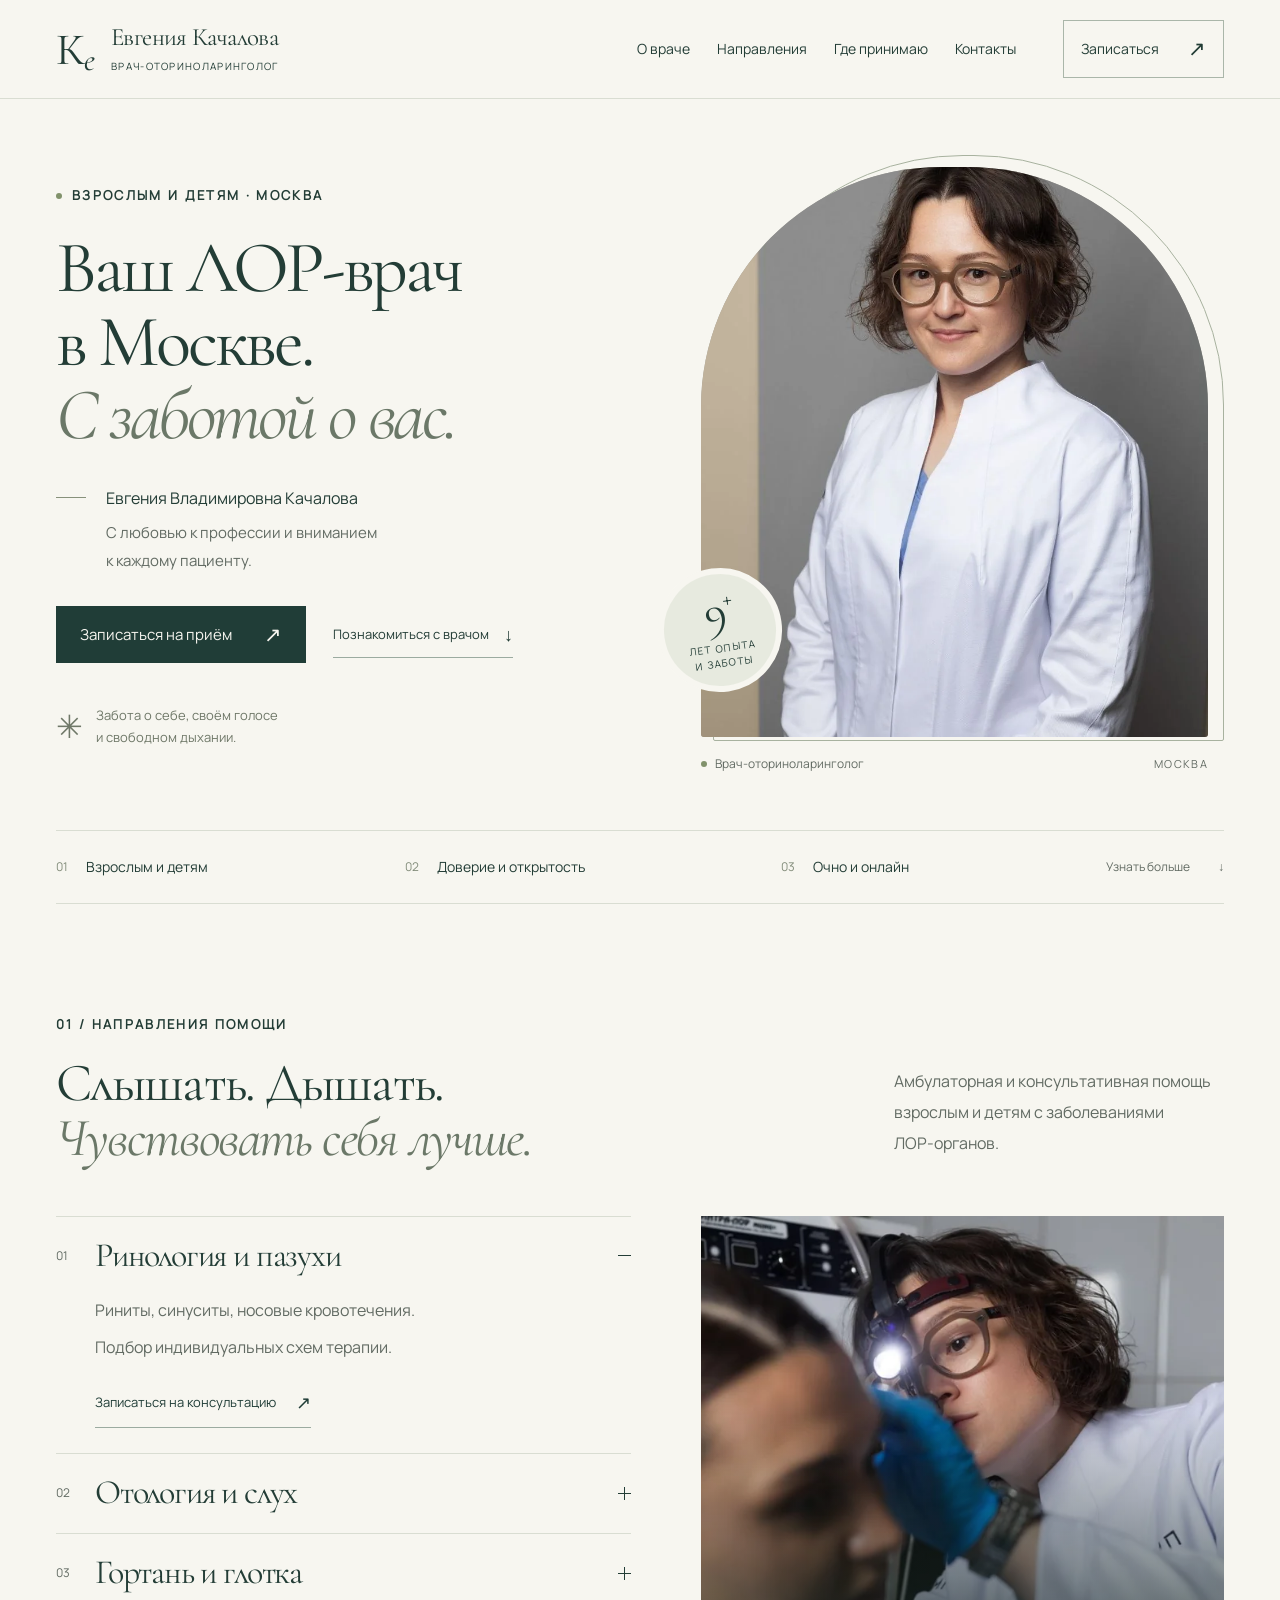
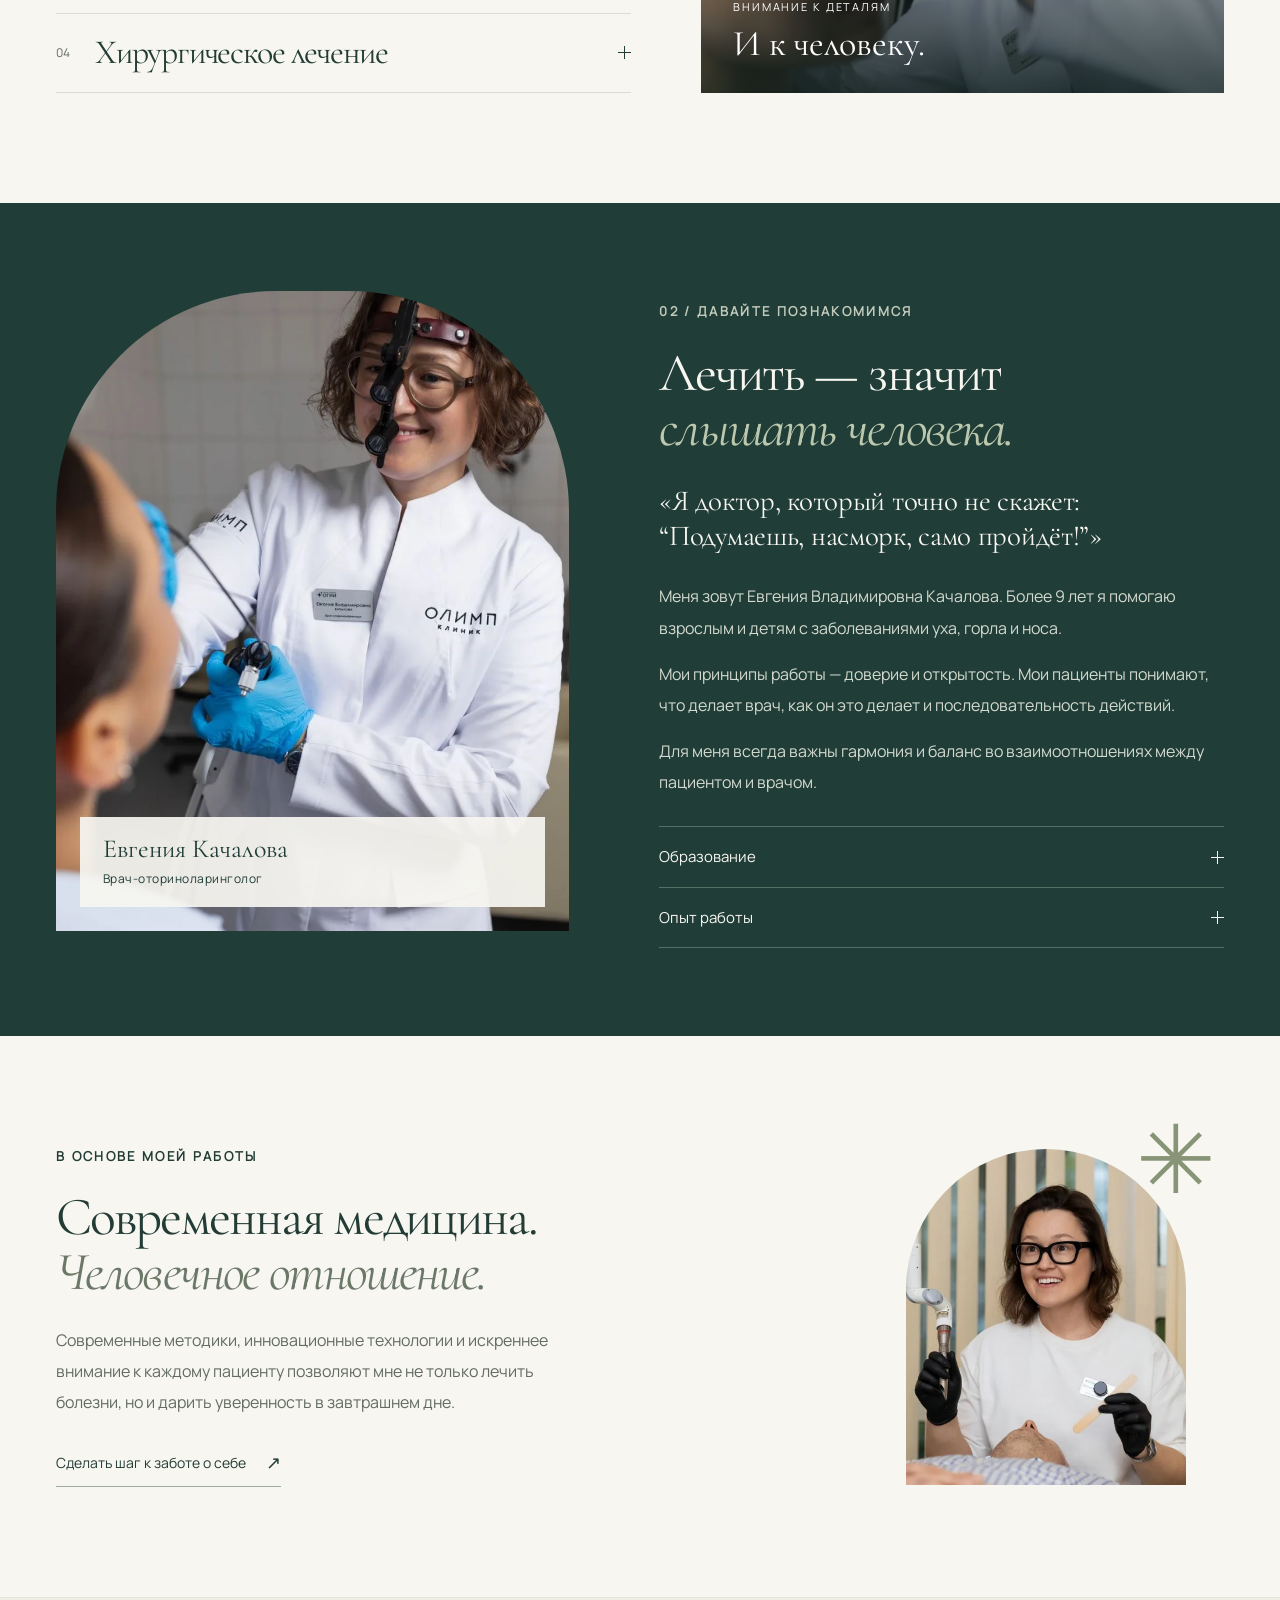
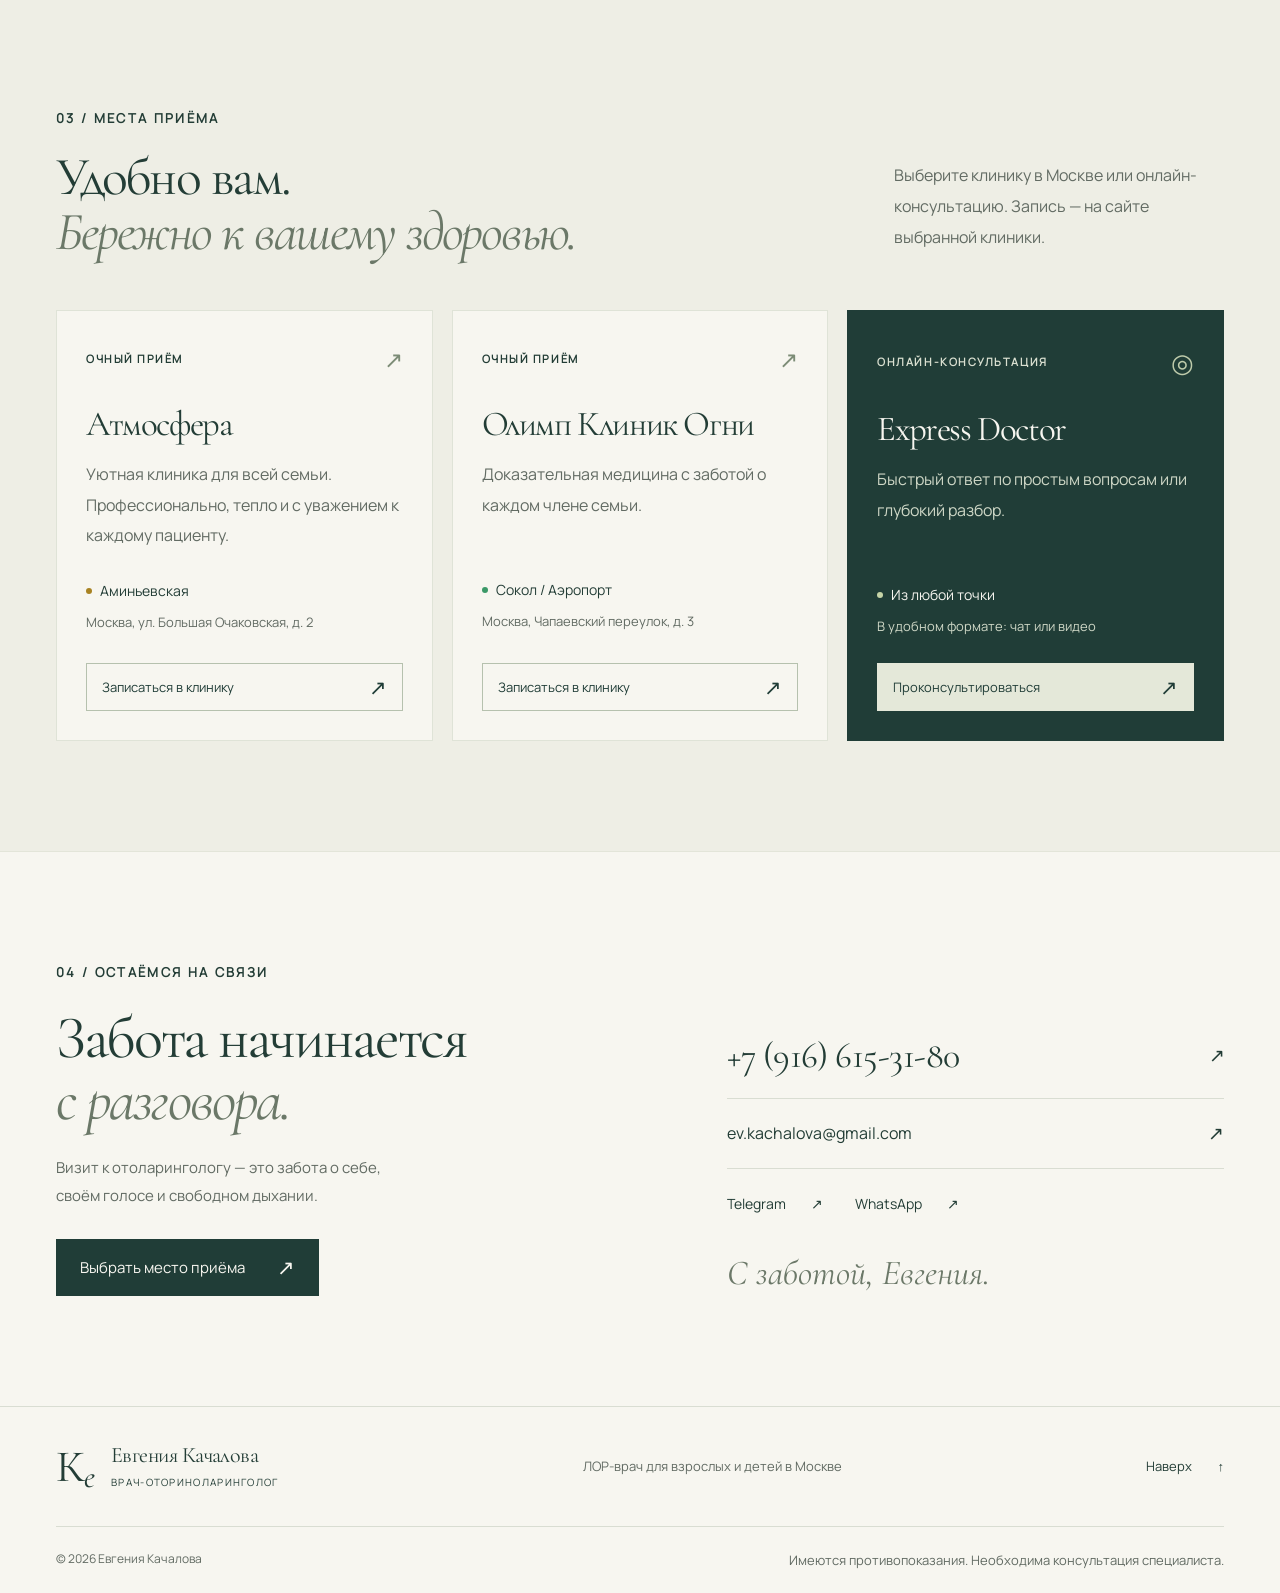
==== commit d4949340: "Improve mobile typography and update physician experience" ====
--- a/src/index.html
+++ b/src/index.html
@@ -9,7 +9,7 @@
     </title>
     <meta
       name="description"
-      content="ЛОР-врач в Москве Качалова Евгения Владимировна. Более 8 лет опыта, приём взрослых и детей. Клиники у м. Аминьевская, Сокол и Аэропорт. Запись и онлайн-консультации."
+      content="ЛОР-врач в Москве Качалова Евгения Владимировна. Более 9 лет опыта, приём взрослых и детей. Клиники у м. Аминьевская, Сокол и Аэропорт. Запись и онлайн-консультации."
     />
     <meta name="robots" content="index, follow, max-image-preview:large" />
     <link rel="canonical" href="https://kachalovg.github.io/kachalova-lor-2/" />
@@ -22,7 +22,7 @@
     />
     <meta
       property="og:description"
-      content="С любовью к профессии и заботой о каждом пациенте. ЛОР-помощь взрослым и детям, более 8 лет опыта. Очный приём и онлайн-консультации."
+      content="С любовью к профессии и заботой о каждом пациенте. ЛОР-помощь взрослым и детям, более 9 лет опыта. Очный приём и онлайн-консультации."
     />
     <meta property="og:url" content="https://kachalovg.github.io/kachalova-lor-2/" />
     <meta
@@ -49,7 +49,7 @@
       type="font/woff2"
       crossorigin
     />
-    <link rel="stylesheet" href="css/styles.css" />
+    <link rel="stylesheet" href="css/styles.css?v=20261024" />
     <script src="js/main.js" defer></script>
     <script type="application/ld+json">
       {
@@ -203,7 +203,7 @@
             fetchpriority="high"
           />
           <div class="experience-seal">
-            <strong>8<span>+</span></strong
+            <strong>9<span>+</span></strong
             ><span>ЛЕТ ОПЫТА<br />И ЗАБОТЫ</span>
           </div>
           <div class="portrait-caption">
@@ -236,8 +236,8 @@
             </h2>
           </div>
           <p class="section-description">
-            Амбулаторная и консультативная помощь взрослым и детям с
-            ЛОР-заболеваниями.
+            Амбулаторная и консультативная помощь взрослым и детям с заболеваниями
+            ЛОР-органов.
           </p>
         </div>
         <div class="expertise-grid">
@@ -245,7 +245,7 @@
             <details class="service" open>
               <summary>
                 <span class="service-number">01</span>
-                <h3>Нос и пазухи</h3>
+                <h3>Ринология и пазухи</h3>
                 <span class="plus" aria-hidden="true"></span>
               </summary>
               <div class="service-body">
@@ -260,7 +260,7 @@
             <details class="service">
               <summary>
                 <span class="service-number">02</span>
-                <h3>Уши и слух</h3>
+                <h3>Отология и слух</h3>
                 <span class="plus" aria-hidden="true"></span>
               </summary>
               <div class="service-body">
@@ -278,7 +278,7 @@
             <details class="service">
               <summary>
                 <span class="service-number">03</span>
-                <h3>Горло и миндалины</h3>
+                <h3>Гортань и глотка</h3>
                 <span class="plus" aria-hidden="true"></span>
               </summary>
               <div class="service-body">
@@ -361,7 +361,7 @@
               пройдёт!”»
             </blockquote>
             <p>
-              Меня зовут Евгения Владимировна Качалова. Более 8 лет я помогаю
+              Меня зовут Евгения Владимировна Качалова. Более 9 лет я помогаю
               взрослым и детям с заболеваниями уха, горла и носа.
             </p>
             <p>
@@ -444,7 +444,8 @@
         <div class="philosophy-copy">
           <p class="eyebrow">В ОСНОВЕ МОЕЙ РАБОТЫ</p>
           <h2 id="philosophy-title">
-            Современная медицина.<br /><em>Человечное отношение.</em>
+            <span class="heading-line">Современная медицина.</span>
+            <em class="heading-line">Человечное отношение.</em>
           </h2>
           <p>
             Современные методики, инновационные технологии и искреннее внимание
@@ -568,7 +569,8 @@
         <div class="contact-grid">
           <div>
             <h2 id="contacts-title">
-              Забота начинается<br /><em>с разговора.</em>
+              <span class="heading-line">Забота начинается</span>
+              <em class="heading-line">с разговора.</em>
             </h2>
             <p>
               Визит к отоларингологу — это забота о себе,<br
--- a/src/css/styles.css
+++ b/src/css/styles.css
@@ -41,7 +41,7 @@
   margin: 0;
   background: var(--paper);
   color: var(--ink);
-  font: 14px/1.7 var(--sans);
+  font: 16px/1.7 var(--sans);
   -webkit-font-smoothing: antialiased;
 }
 a {
@@ -104,7 +104,7 @@
   padding-block: 110px;
 }
 .eyebrow {
-  font-size: 10px;
+  font-size: 13px;
   font-weight: 600;
   letter-spacing: 0.18em;
   line-height: 1.6;
@@ -122,7 +122,7 @@
   color: var(--paper);
   padding: 15px 23px;
   border: 1px solid var(--green);
-  font-size: 12px;
+  font-size: 15px;
   transition:
     background 0.2s,
     transform 0.2s;
@@ -142,7 +142,7 @@
   gap: 20px;
   padding-block: 8px;
   border-bottom: 1px solid #9baba0;
-  font-size: 12px;
+  font-size: 15px;
 }
 .text-link span {
   font-size: 18px;
@@ -205,7 +205,7 @@
 }
 .brand-name small {
   display: block;
-  font: 8px/1.5 var(--sans);
+  font: 10px/1.5 var(--sans);
   letter-spacing: 0.13em;
   margin-top: 7px;
 }
@@ -214,7 +214,7 @@
   align-items: center;
   gap: 27px;
   margin-left: auto;
-  font-size: 11px;
+  font-size: 14px;
 }
 .nav a {
   padding: 10px 0;
@@ -228,7 +228,7 @@
   display: flex;
   align-items: center;
   gap: 29px;
-  font-size: 11px;
+  font-size: 14px;
   border: 1px solid #aab6a9;
   padding: 10px 17px;
 }
@@ -287,11 +287,11 @@
   margin-top: 12px;
 }
 .doctor-name {
-  font-size: 13px;
+  font-size: 16px;
   margin-bottom: 7px;
 }
 .hero-intro .muted {
-  font-size: 12px;
+  font-size: 15px;
   line-height: 1.85;
 }
 .hero-actions {
@@ -301,7 +301,7 @@
   margin-top: 31px;
 }
 .hero-actions .text-link {
-  font-size: 10px;
+  font-size: 13px;
   gap: 15px;
 }
 .hero-note {
@@ -310,7 +310,7 @@
   gap: 13px;
   align-items: center;
   color: #6f7868;
-  font-size: 10px;
+  font-size: 13px;
   line-height: 1.65;
 }
 .note-icon {
@@ -363,7 +363,7 @@
   vertical-align: top;
 }
 .experience-seal > span {
-  font: 8px/1.5 var(--sans);
+  font: 10px/1.5 var(--sans);
   letter-spacing: 0.14em;
   text-align: center;
   margin-top: 7px;
@@ -373,12 +373,12 @@
   align-items: center;
   gap: 8px;
   padding-top: 17px;
-  font-size: 9px;
+  font-size: 12px;
   color: var(--muted);
 }
 .caption-number {
   margin-left: auto;
-  font-size: 8px;
+  font-size: 11px;
   letter-spacing: 0.12em;
 }
 .trust-strip {
@@ -389,7 +389,7 @@
   align-items: center;
   justify-content: space-between;
   gap: 20px;
-  font-size: 11px;
+  font-size: 14px;
 }
 .trust-strip p {
   display: flex;
@@ -398,10 +398,10 @@
 }
 .trust-strip p span {
   color: #828c7a;
-  font-size: 9px;
+  font-size: 12px;
 }
 .trust-strip > a {
-  font-size: 9px;
+  font-size: 12px;
   color: var(--muted);
   display: flex;
   gap: 28px;
@@ -419,7 +419,7 @@
 .section-description {
   max-width: 295px;
   color: var(--muted);
-  font-size: 12px;
+  font-size: 15px;
   line-height: 1.95;
   padding-bottom: 6px;
 }
@@ -449,7 +449,7 @@
   padding: 22px 0;
 }
 .service-number {
-  font-size: 9px;
+  font-size: 12px;
   color: var(--muted);
   width: 19px;
 }
@@ -482,7 +482,7 @@
 .service-body {
   padding: 0 22px 25px 39px;
   color: var(--muted);
-  font-size: 12px;
+  font-size: 15px;
   line-height: 1.9;
   max-width: 450px;
 }
@@ -491,7 +491,7 @@
 }
 .service-body .text-link {
   color: var(--green);
-  font-size: 10px;
+  font-size: 13px;
   margin-top: 15px;
 }
 .expertise-photo {
@@ -524,7 +524,7 @@
 }
 .expertise-photo figcaption span {
   display: block;
-  font: 9px var(--sans);
+  font: 11px var(--sans);
   letter-spacing: 0.17em;
   margin-bottom: 10px;
 }
@@ -561,7 +561,7 @@
 }
 .photo-label span {
   display: block;
-  font: 9px/1.5 var(--sans);
+  font: 12px/1.5 var(--sans);
   margin-top: 8px;
   letter-spacing: 0.04em;
 }
@@ -585,7 +585,7 @@
   max-width: 460px;
 }
 .about-copy > p:not(.eyebrow) {
-  font-size: 12px;
+  font-size: 15px;
   line-height: 1.95;
   color: #d3dacf;
   margin-top: 15px;
@@ -603,7 +603,7 @@
   display: flex;
   align-items: center;
   padding: 17px 0;
-  font-size: 12px;
+  font-size: 15px;
 }
 .credential-content {
   padding: 4px 0 20px;
@@ -613,7 +613,7 @@
   grid-template-columns: 80px 1fr;
   gap: 16px;
   margin-top: 14px;
-  font-size: 11px;
+  font-size: 14px;
   color: #d3dacf;
 }
 .credential-content b {
@@ -632,13 +632,13 @@
 .philosophy-copy > p:not(.eyebrow) {
   color: var(--muted);
   max-width: 540px;
-  font-size: 13px;
+  font-size: 16px;
   line-height: 1.95;
   margin-top: 25px;
 }
 .philosophy .text-link {
   margin-top: 21px;
-  font-size: 11px;
+  font-size: 14px;
 }
 .care-image {
   position: relative;
@@ -684,7 +684,7 @@
   gap: 10px;
 }
 .clinic-top .eyebrow {
-  font-size: 8px;
+  font-size: 11px;
   letter-spacing: 0.14em;
 }
 .clinic-icon {
@@ -698,7 +698,7 @@
   white-space: nowrap;
 }
 .clinic-description {
-  font-size: 11px;
+  font-size: 14px;
   line-height: 1.9;
   color: var(--muted);
   margin-top: 17px;
@@ -707,13 +707,13 @@
 .clinic-address {
   margin-top: 29px;
   margin-bottom: 26px;
-  font-size: 10px;
+  font-size: 13px;
 }
 .metro {
   display: flex;
   align-items: center;
   gap: 8px;
-  font-size: 11px;
+  font-size: 14px;
 }
 .metro-dot {
   width: 6px;
@@ -728,13 +728,13 @@
 .clinic-address p {
   margin-top: 8px;
   color: var(--muted);
-  font-size: 10px;
+  font-size: 13px;
 }
 .clinic-card .button {
   margin-top: auto;
   min-height: 48px;
   padding: 12px 15px;
-  font-size: 10px;
+  font-size: 13px;
   gap: 12px;
 }
 .button-outline {
@@ -788,7 +788,7 @@
 }
 .contact-grid p {
   color: var(--muted);
-  font-size: 12px;
+  font-size: 15px;
   margin-top: 24px;
   line-height: 1.9;
 }
@@ -810,13 +810,13 @@
   font: 19px var(--sans);
 }
 .email-link {
-  font-size: 15px;
+  font-size: 16px;
 }
 .social-links {
   display: flex;
   gap: 32px;
   margin-top: 23px;
-  font-size: 11px;
+  font-size: 14px;
 }
 .social-links a {
   display: flex;
@@ -846,11 +846,11 @@
   font-size: 22px;
 }
 .footer-top > p {
-  font-size: 10px;
+  font-size: 13px;
   color: var(--muted);
 }
 .back-top {
-  font-size: 10px;
+  font-size: 13px;
   display: flex;
   gap: 25px;
 }
@@ -862,10 +862,10 @@
   justify-content: space-between;
   gap: 20px;
   color: var(--muted);
-  font-size: 9px;
+  font-size: 12px;
 }
 .footer-bottom p {
-  font-size: 10px;
+  font-size: 13px;
 }
 .mobile-book {
   display: none;
@@ -906,7 +906,7 @@
   margin-top: 20px;
 }
 .dialog-intro {
-  font-size: 12px;
+  font-size: 15px;
   color: var(--muted);
   margin-top: 17px;
 }
@@ -933,7 +933,7 @@
 }
 .booking-options small {
   display: block;
-  font-size: 10px;
+  font-size: 13px;
   color: var(--muted);
   margin-top: 9px;
 }
@@ -943,7 +943,7 @@
 .dialog-phone {
   display: block;
   margin-top: 25px;
-  font-size: 11px;
+  font-size: 14px;
   text-align: center;
 }
 @media (min-width: 1500px) {
@@ -969,7 +969,7 @@
     font-size: 22px;
   }
   .brand-name small {
-    font-size: 7px;
+    font-size: 10px;
   }
   .nav {
     gap: 20px;
@@ -1086,16 +1086,16 @@
     font-size: 6.1vw;
   }
   .hero .eyebrow {
-    font-size: 8px;
+    font-size: 11px;
   }
   .doctor-name {
-    font-size: 11px;
+    font-size: 14px;
   }
   .hero-intro {
     gap: 13px;
   }
   .hero-intro .muted {
-    font-size: 11px;
+    font-size: 14px;
   }
   .hero-actions {
     gap: 12px;
@@ -1104,7 +1104,7 @@
     margin-top: 25px;
   }
   .hero-actions .button {
-    font-size: 11px;
+    font-size: 14px;
     min-height: 52px;
   }
   .hero-note {
@@ -1120,10 +1120,10 @@
     font-size: 36px;
   }
   .experience-seal > span {
-    font-size: 7px;
+    font-size: 10px;
   }
   .trust-strip {
-    font-size: 9px;
+    font-size: 12px;
   }
   .trust-strip p {
     gap: 9px;
@@ -1139,7 +1139,7 @@
   }
   .section-description {
     max-width: 245px;
-    font-size: 11px;
+    font-size: 14px;
   }
   .expertise-grid {
     gap: 35px;
@@ -1152,7 +1152,7 @@
   }
   .service-body {
     padding-left: 32px;
-    font-size: 11px;
+    font-size: 14px;
   }
   .about-grid {
     gap: 40px;
@@ -1167,7 +1167,7 @@
     font-size: 25px;
   }
   .about-copy > p:not(.eyebrow) {
-    font-size: 11px;
+    font-size: 14px;
   }
   .philosophy {
     gap: 50px;
@@ -1186,24 +1186,24 @@
     font-size: 26px;
   }
   .clinic-top .eyebrow {
-    font-size: 7px;
+    font-size: 10px;
   }
   .clinic-description {
-    font-size: 10px;
+    font-size: 13px;
     min-height: 78px;
   }
   .clinic-card .button {
-    font-size: 9px;
+    font-size: 12px;
     padding: 10px;
   }
   .clinic-address {
-    font-size: 9px;
+    font-size: 12px;
   }
   .clinic-address p {
-    font-size: 9px;
+    font-size: 12px;
   }
   .metro {
-    font-size: 10px;
+    font-size: 13px;
   }
   .contact-grid {
     gap: 45px;
@@ -1212,7 +1212,7 @@
     font-size: 30px;
   }
   .email-link {
-    font-size: 13px;
+    font-size: 16px;
   }
   .footer-top > p {
     max-width: 180px;
@@ -1238,7 +1238,7 @@
     font-size: 22px;
   }
   .brand-name small {
-    font-size: 6.7px;
+    font-size: 9px;
     letter-spacing: 0.09em;
   }
   .monogram {
@@ -1249,7 +1249,7 @@
     font-size: 28px;
   }
   .header-book {
-    font-size: 10px;
+    font-size: 13px;
     padding: 7px 10px;
     gap: 12px;
   }
@@ -1268,7 +1268,7 @@
     flex-wrap: wrap;
     padding: 18px 20px;
     gap: 15px 24px;
-    font-size: 12px;
+    font-size: 15px;
   }
   .hero {
     grid-template-columns: 1fr;
@@ -1277,7 +1277,7 @@
     gap: 35px;
   }
   .hero .eyebrow {
-    font-size: 8px;
+    font-size: 11px;
     margin-bottom: 21px;
     letter-spacing: 0.14em;
   }
@@ -1291,10 +1291,10 @@
     gap: 14px;
   }
   .doctor-name {
-    font-size: 12px;
+    font-size: 15px;
   }
   .hero-intro .muted {
-    font-size: 12px;
+    font-size: 15px;
   }
   .hero-actions {
     flex-direction: row;
@@ -1303,13 +1303,13 @@
     margin-top: 24px;
   }
   .hero-actions .button {
-    font-size: 11px;
+    font-size: 14px;
     min-height: 52px;
     padding: 13px 17px;
     gap: 19px;
   }
   .hero-actions .text-link {
-    font-size: 9px;
+    font-size: 12px;
     gap: 9px;
   }
   .hero-visual {
@@ -1336,10 +1336,10 @@
     font-size: 41px;
   }
   .experience-seal > span {
-    font-size: 7px;
+    font-size: 10px;
   }
   .portrait-caption {
-    font-size: 8px;
+    font-size: 11px;
   }
   .trust-strip {
     gap: 13px;
@@ -1350,11 +1350,11 @@
     flex-direction: column;
     align-items: flex-start;
     gap: 6px;
-    font-size: 9px;
+    font-size: 12px;
     line-height: 1.5;
   }
   .trust-strip p span {
-    font-size: 8px;
+    font-size: 11px;
   }
   .section {
     padding-block: 65px;
@@ -1363,7 +1363,7 @@
     font-size: 44px;
   }
   .eyebrow {
-    font-size: 8px;
+    font-size: 11px;
     letter-spacing: 0.15em;
   }
   .section-heading {
@@ -1375,7 +1375,7 @@
   }
   .section-description {
     max-width: 360px;
-    font-size: 12px;
+    font-size: 15px;
     margin-top: 22px;
   }
   .expertise-grid {
@@ -1390,13 +1390,13 @@
     gap: 17px;
   }
   .service-body {
-    font-size: 12px;
+    font-size: 15px;
     padding-left: 36px;
     padding-bottom: 23px;
     max-width: 100%;
   }
   .service-body .text-link {
-    font-size: 11px;
+    font-size: 14px;
   }
   .expertise-photo {
     min-height: 0;
@@ -1411,7 +1411,7 @@
     left: 24px;
   }
   .expertise-photo figcaption span {
-    font-size: 8px;
+    font-size: 11px;
   }
   .about-section {
     padding-block: 55px;
@@ -1449,7 +1449,7 @@
     margin-block: 24px;
   }
   .about-copy > p:not(.eyebrow) {
-    font-size: 12px;
+    font-size: 15px;
     margin-top: 14px;
     line-height: 1.9;
   }
@@ -1457,11 +1457,11 @@
     margin-top: 26px;
   }
   .credentials summary {
-    font-size: 13px;
+    font-size: 16px;
     padding: 18px 0;
   }
   .credential-content p {
-    font-size: 12px;
+    font-size: 15px;
     grid-template-columns: 78px 1fr;
   }
   .philosophy {
@@ -1472,7 +1472,7 @@
     font-size: 43px;
   }
   .philosophy-copy > p:not(.eyebrow) {
-    font-size: 12px;
+    font-size: 15px;
     margin-top: 21px;
   }
   .care-image {
@@ -1496,14 +1496,14 @@
     min-height: 0;
   }
   .clinic-top .eyebrow {
-    font-size: 8px;
+    font-size: 11px;
   }
   .clinic-card h3 {
     font-size: 38px;
     margin-top: 22px;
   }
   .clinic-description {
-    font-size: 12px;
+    font-size: 15px;
     min-height: 0;
     max-width: 340px;
   }
@@ -1511,13 +1511,13 @@
     margin-block: 24px;
   }
   .metro {
-    font-size: 12px;
+    font-size: 15px;
   }
   .clinic-address p {
-    font-size: 11px;
+    font-size: 14px;
   }
   .clinic-card .button {
-    font-size: 11px;
+    font-size: 14px;
     min-height: 51px;
     padding: 13px 17px;
   }
@@ -1529,7 +1529,7 @@
     font-size: 47px;
   }
   .contact-grid p {
-    font-size: 12px;
+    font-size: 15px;
   }
   .contact-grid .button {
     margin-top: 24px;
@@ -1541,10 +1541,10 @@
     font-size: 36px;
   }
   .email-link {
-    font-size: 14px;
+    font-size: 16px;
   }
   .social-links {
-    font-size: 12px;
+    font-size: 15px;
     gap: 30px;
   }
   .contact-signature {
@@ -1563,7 +1563,7 @@
     order: 2;
     max-width: none;
     width: 100%;
-    font-size: 10px;
+    font-size: 13px;
   }
   .back-top {
     margin-left: auto;
@@ -1574,7 +1574,7 @@
     padding-bottom: 95px;
   }
   .footer-bottom p {
-    font-size: 9px;
+    font-size: 12px;
     margin-top: 10px;
   }
   .mobile-book {
@@ -1592,7 +1592,7 @@
   .mobile-book .button {
     width: 100%;
     min-height: 46px;
-    font-size: 12px;
+    font-size: 15px;
     padding: 11px 18px;
   }
   .dialog-open .mobile-book {
@@ -1606,16 +1606,16 @@
     font-size: 45px;
   }
   .dialog-intro {
-    font-size: 11px;
+    font-size: 14px;
   }
   .booking-options b {
     font-size: 28px;
   }
   .booking-options small {
-    font-size: 9px;
+    font-size: 12px;
   }
   .dialog-phone {
-    font-size: 10px;
+    font-size: 13px;
   }
   .desktop-break {
     display: none;
@@ -1635,10 +1635,10 @@
     gap: 14px;
   }
   .hero-actions .text-link {
-    font-size: 8px;
+    font-size: 11px;
   }
   .hero-actions .button {
-    font-size: 10px;
+    font-size: 13px;
     gap: 12px;
     padding-inline: 13px;
   }
@@ -1660,7 +1660,7 @@
 .service-body,
 .section-description,
 .clinic-description {
-  font-size: 13px;
+  font-size: 16px;
 }
 .clinic-card {
   min-width: 0;
@@ -1694,46 +1694,166 @@
   .philosophy-copy > p:not(.eyebrow),
   .clinic-description,
   .contact-grid p {
+    font-size: 16px;
+  }
+  .credential-content p {
+    font-size: 16px;
+  }
+  .hero-actions .text-link {
+    font-size: 13px;
+  }
+  .clinic-address p {
+    font-size: 15px;
+  }
+  .clinic-card .button {
+    font-size: 15px;
+  }
+  .credentials summary {
+    font-size: 16px;
+  }
+  .dialog-intro {
+    font-size: 16px;
+  }
+  .booking-options small {
     font-size: 14px;
   }
+  .dialog-phone {
+    font-size: 15px;
+  }
+  .footer-bottom p {
+    font-size: 13px;
+  }
+}
+@media (max-width: 380px) {
+  .hero-actions .text-link {
+    font-size: 14px;
+  }
+  .hero-actions .button {
+    font-size: 15px;
+  }
+}
+/* Keep mobile actions and heading phrases aligned without shrinking body text. */
+.heading-line {
+  display: block;
+}
+.hero-actions > a > span[aria-hidden] {
+  flex-shrink: 0;
+}
+.section-description {
+  max-width: 330px;
+}
+.clinic-description {
+  min-height: 90px;
+}
+.credential-content p {
+  grid-template-columns: 90px 1fr;
+}
+@media (max-width: 700px) {
+  .header-book {
+    display: none;
+  }
+  .menu-toggle {
+    margin-left: auto;
+  }
+  .brand-name small {
+    font-size: 9px;
+  }
+  .hero-actions {
+    display: grid;
+    grid-template-columns: minmax(0, 1fr) minmax(0, 1fr);
+    align-items: stretch;
+    gap: 12px;
+    width: 100%;
+  }
+  .hero-actions .button,
+  .hero-actions .text-link {
+    min-width: 0;
+    min-height: 64px;
+    margin: 0;
+    padding: 12px;
+    gap: 8px;
+    font-size: 13px;
+    line-height: 1.45;
+    justify-content: space-between;
+    text-wrap: balance;
+  }
+  .hero-actions .text-link {
+    border: 1px solid #aab6a9;
+  }
+  .hero-actions .button span,
+  .hero-actions .text-link span {
+    font-size: 18px;
+  }
+  .hero-intro .muted,
+  .service-body,
+  .section-description,
+  .about-copy > p:not(.eyebrow),
+  .philosophy-copy > p:not(.eyebrow),
+  .clinic-description,
+  .contact-grid p {
+    line-height: 1.75;
+  }
+  .portrait-caption {
+    gap: 6px;
+    flex-wrap: wrap;
+    font-size: 12px;
+  }
+  .caption-number {
+    font-size: 10px;
+    letter-spacing: .06em;
+  }
+  .trust-strip {
+    display: grid;
+    grid-template-columns: repeat(3, minmax(0, 1fr));
+    gap: 16px;
+    padding-block: 22px;
+  }
+  .trust-strip p {
+    font-size: 13px;
+    line-height: 1.5;
+    gap: 8px;
+  }
+  .trust-strip p span {
+    font-size: 11px;
+  }
+  .philosophy h2 {
+    width: 100%;
+    font-size: clamp(27px, 8.8vw, 44px);
+    line-height: 1.12;
+    letter-spacing: -.035em;
+  }
+  .contact-grid h2 {
+    width: 100%;
+    font-size: clamp(30px, 10.1vw, 47px);
+    line-height: 1.12;
+  }
+  .service summary {
+    gap: 12px;
+  }
+  .service-number {
+    width: 18px;
+    flex-shrink: 0;
+  }
+  .service h3 {
+    font-size: clamp(27px, 7.8vw, 34px);
+    line-height: 1.12;
+  }
+  .section-description {
+    max-width: none;
+  }
+  .clinic-description {
+    min-height: 0;
+  }
   .credential-content p {
+    grid-template-columns: 83px minmax(0, 1fr);
+    gap: 12px;
+  }
+  .dialog-phone {
     font-size: 13px;
   }
-  .hero-actions .text-link {
-    font-size: 10px;
-  }
-  .clinic-address p {
-    font-size: 12px;
-  }
-  .clinic-card .button {
-    font-size: 12px;
-  }
-  .credentials summary {
-    font-size: 14px;
-  }
-  .dialog-intro {
-    font-size: 13px;
-  }
-  .booking-options small {
-    font-size: 11px;
-  }
-  .dialog-phone {
-    font-size: 12px;
-  }
-  .footer-bottom p {
-    font-size: 10px;
-  }
-}
-@media (max-width: 380px) {
-  .hero-actions {
-    flex-direction: column;
-    align-items: flex-start;
-  }
-  .hero-actions .text-link {
-    font-size: 11px;
-  }
-  .hero-actions .button {
-    font-size: 12px;
+  .mobile-book .button {
+    font-size: 15px;
+    min-height: 50px;
   }
 }
 @media (prefers-reduced-motion: reduce) {
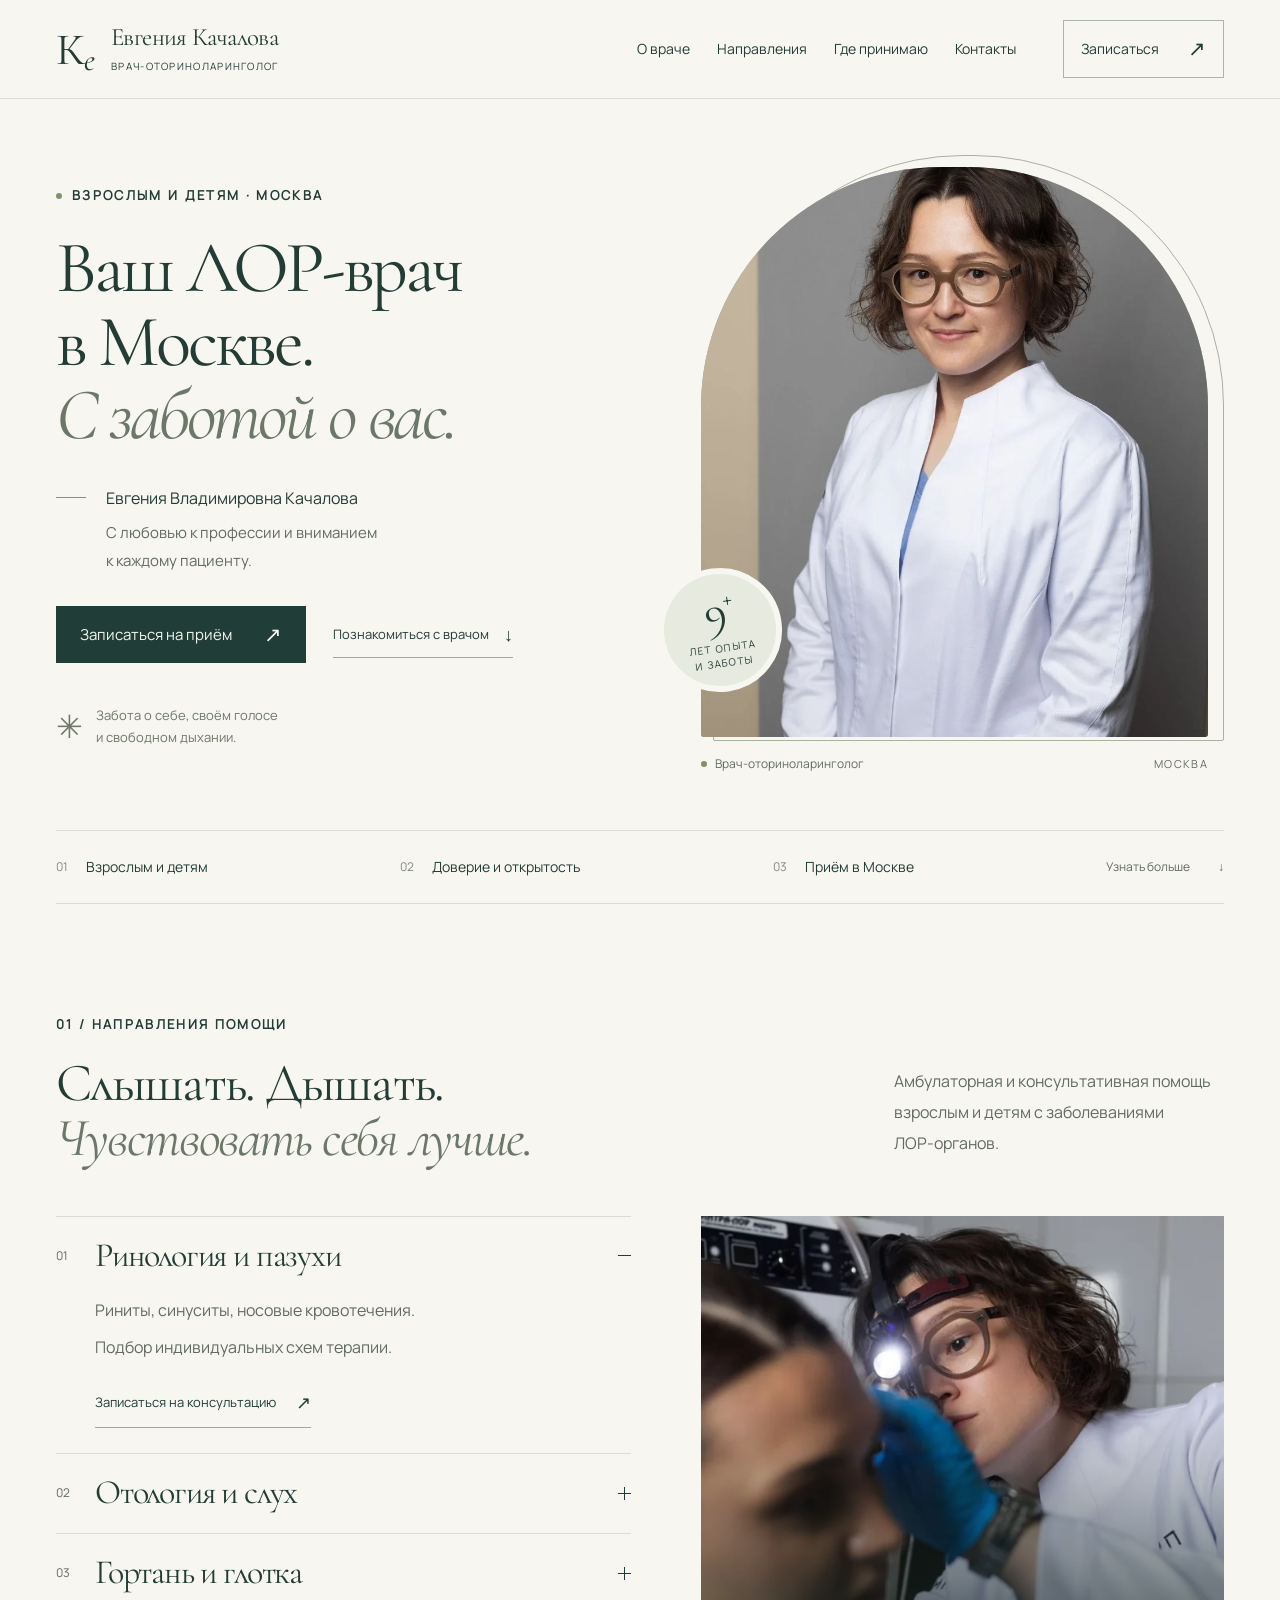
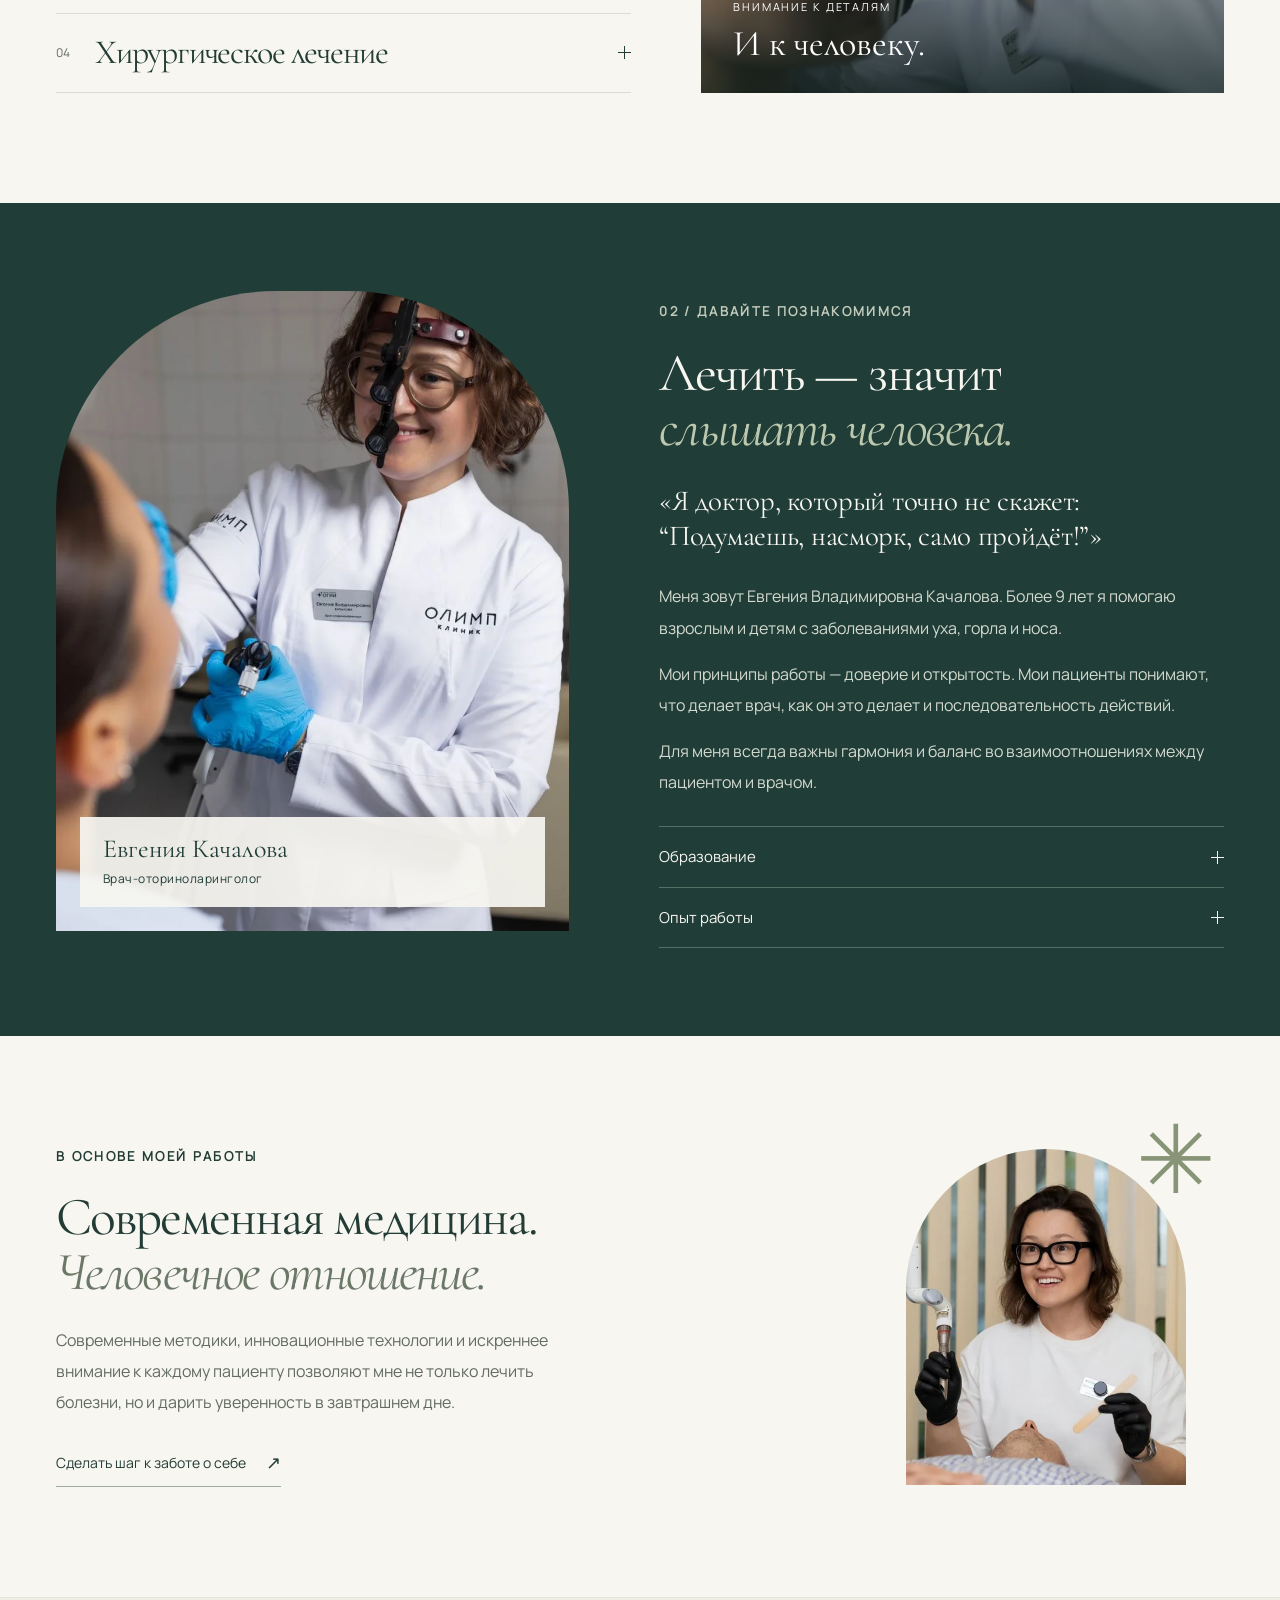
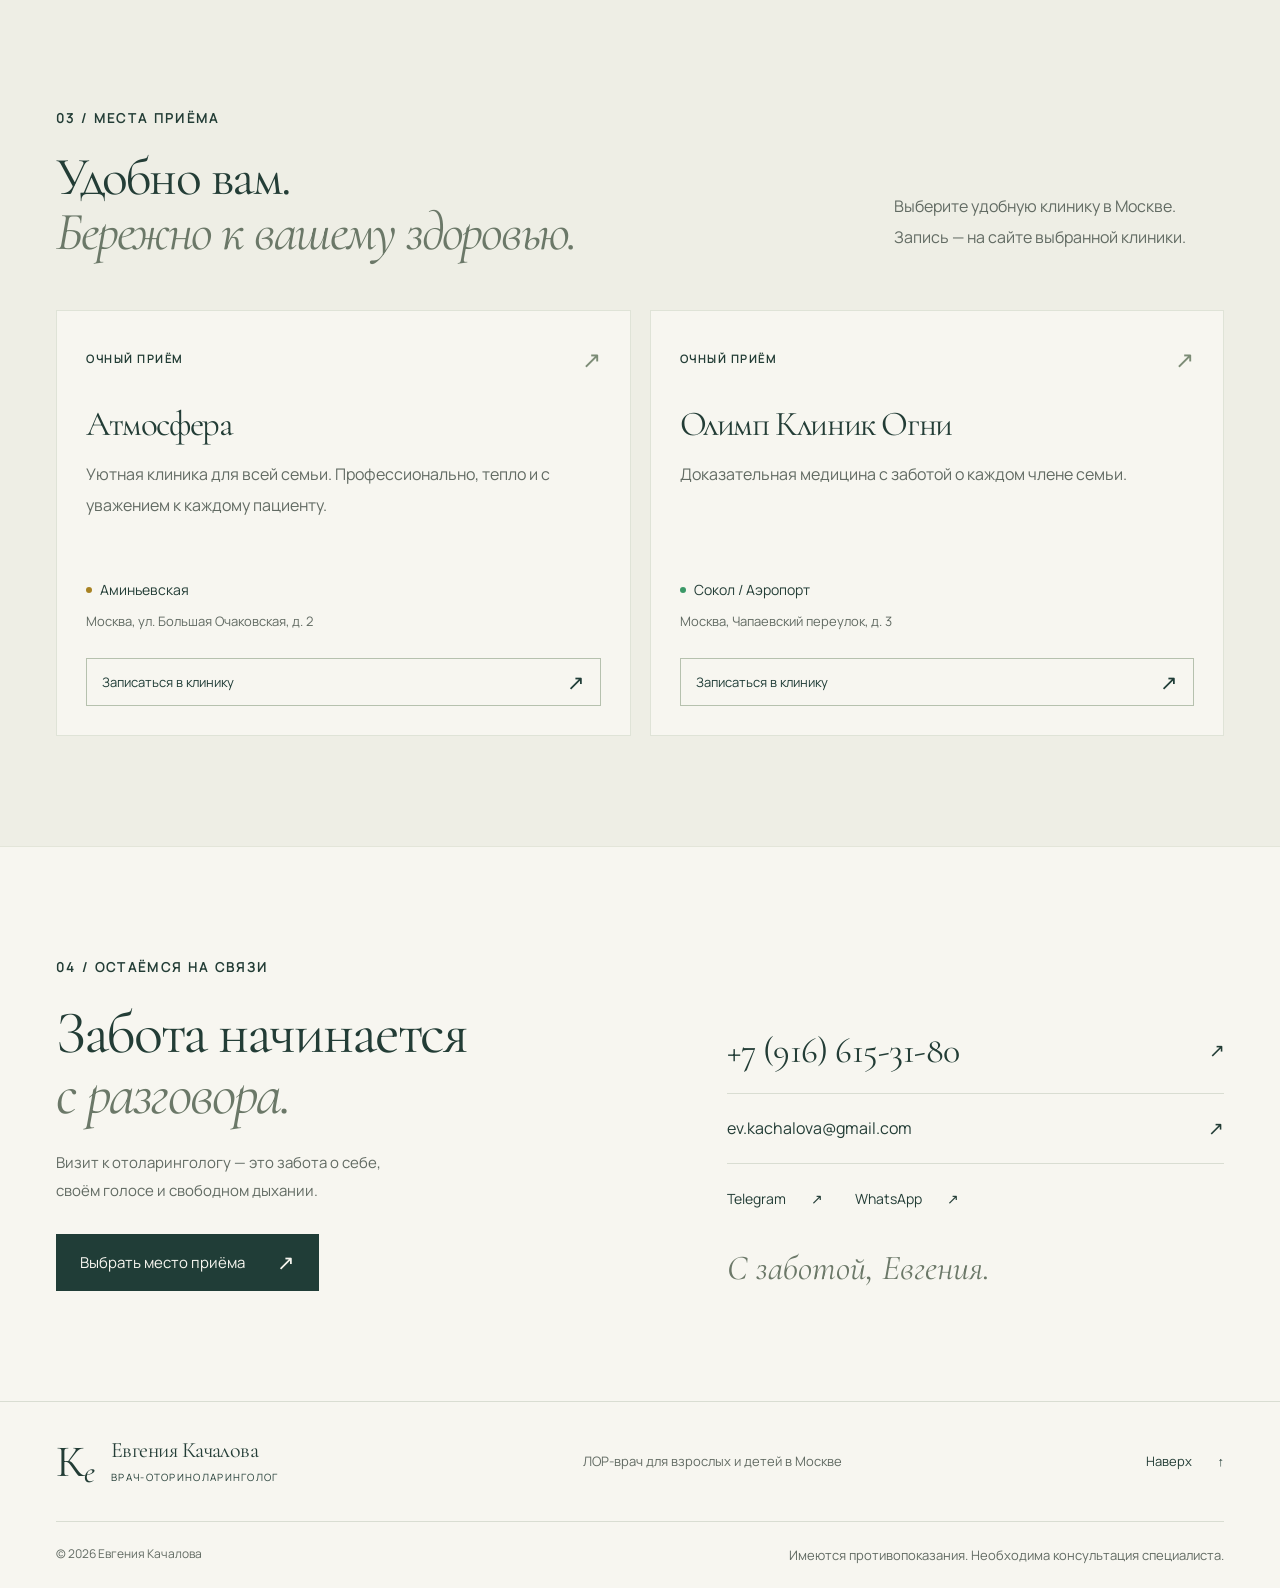
==== commit 6116ce68: "Remove Express Doctor booking option" ====
--- a/src/index.html
+++ b/src/index.html
@@ -9,7 +9,7 @@
     </title>
     <meta
       name="description"
-      content="ЛОР-врач в Москве Качалова Евгения Владимировна. Более 9 лет опыта, приём взрослых и детей. Клиники у м. Аминьевская, Сокол и Аэропорт. Запись и онлайн-консультации."
+      content="ЛОР-врач в Москве Качалова Евгения Владимировна. Более 9 лет опыта, приём взрослых и детей. Клиники у м. Аминьевская, Сокол и Аэропорт. Запись на приём."
     />
     <meta name="robots" content="index, follow, max-image-preview:large" />
     <link rel="canonical" href="https://kachalovg.github.io/kachalova-lor-2/" />
@@ -22,7 +22,7 @@
     />
     <meta
       property="og:description"
-      content="С любовью к профессии и заботой о каждом пациенте. ЛОР-помощь взрослым и детям, более 9 лет опыта. Очный приём и онлайн-консультации."
+      content="С любовью к профессии и заботой о каждом пациенте. ЛОР-помощь взрослым и детям, более 9 лет опыта. Очный приём в Москве."
     />
     <meta property="og:url" content="https://kachalovg.github.io/kachalova-lor-2/" />
     <meta
@@ -49,7 +49,7 @@
       type="font/woff2"
       crossorigin
     />
-    <link rel="stylesheet" href="css/styles.css?v=20261024" />
+    <link rel="stylesheet" href="css/styles.css?v=20261024-2" />
     <script src="js/main.js" defer></script>
     <script type="application/ld+json">
       {
@@ -121,8 +121,7 @@
               }
             ],
             "sameAs": [
-              "https://t.me/evgeniyakachalova",
-              "https://ru.express.doctor/ru/doctors/otolaryngologist-ent-kachalova-evgeniya?utm_source=docref&utm_medium=referral&utm_campaign=167669"
+              "https://t.me/evgeniyakachalova"
             ]
           }
         ]
@@ -217,7 +216,7 @@
       <div class="trust-strip container">
         <p><span>01</span> Взрослым и детям</p>
         <p><span>02</span> Доверие и открытость</p>
-        <p><span>03</span> Очно и онлайн</p>
+        <p><span>03</span> Приём в Москве</p>
         <a href="#expertise" aria-label="Перейти к направлениям помощи"
           >Узнать больше <span aria-hidden="true">↓</span></a
         >
@@ -482,7 +481,7 @@
               </h2>
             </div>
             <p class="section-description">
-              Выберите клинику в Москве или онлайн-консультацию. Запись — на
+              Выберите удобную клинику в Москве. Запись — на
               сайте выбранной клиники.
             </p>
           </div>
@@ -532,29 +531,6 @@
                 target="_blank"
                 rel="noopener noreferrer"
                 >Записаться в клинику <span aria-hidden="true">↗</span></a
-              >
-            </article>
-            <article class="clinic-card clinic-online">
-              <div class="clinic-top">
-                <span class="eyebrow">ОНЛАЙН-КОНСУЛЬТАЦИЯ</span
-                ><span class="online-icon" aria-hidden="true">◎</span>
-              </div>
-              <h3>Express Doctor</h3>
-              <p class="clinic-description">
-                Быстрый ответ по простым вопросам или глубокий разбор.
-              </p>
-              <div class="clinic-address">
-                <span class="metro"
-                  ><i class="status-dot"></i> Из любой точки</span
-                >
-                <p>В удобном формате: чат или видео</p>
-              </div>
-              <a
-                class="button button-light"
-                href="https://ru.express.doctor/ru/doctors/otolaryngologist-ent-kachalova-evgeniya?utm_source=docref&amp;utm_medium=referral&amp;utm_campaign=167669"
-                target="_blank"
-                rel="noopener noreferrer"
-                >Проконсультироваться <span aria-hidden="true">↗</span></a
               >
             </article>
           </div>
@@ -656,13 +632,6 @@
             ><b>Олимп Клиник Огни</b
             ><small>м. Сокол / Аэропорт · Чапаевский пер., 3</small></span
           ><span aria-hidden="true">↗</span></a
-        ><a
-          href="https://ru.express.doctor/ru/doctors/otolaryngologist-ent-kachalova-evgeniya?utm_source=docref&amp;utm_medium=referral&amp;utm_campaign=167669"
-          target="_blank"
-          rel="noopener noreferrer"
-          ><span
-            ><b>Express Doctor</b><small>Онлайн · чат или видео</small></span
-          ><span aria-hidden="true">↗</span></a
         >
       </div>
       <a class="dialog-phone" href="tel:+79166153180"
--- a/src/css/styles.css
+++ b/src/css/styles.css
@@ -666,7 +666,7 @@
 }
 .clinic-grid {
   display: grid;
-  grid-template-columns: repeat(3, minmax(0, 1fr));
+  grid-template-columns: repeat(2, minmax(0, 1fr));
   gap: 19px;
 }
 .clinic-card {
@@ -745,34 +745,6 @@
 .button-outline:hover {
   background: var(--green);
   color: white;
-}
-.clinic-online {
-  background: var(--green);
-  color: var(--paper);
-  border-color: var(--green);
-}
-.clinic-online .clinic-description,
-.clinic-online .clinic-address p {
-  color: #ced7c6;
-}
-.clinic-online .eyebrow {
-  color: #d9dfd0;
-}
-.clinic-online .status-dot {
-  background: #c6d4a7;
-}
-.online-icon {
-  font-size: 26px;
-  color: #becbab;
-}
-.button-light {
-  background: #e4e8d9;
-  color: var(--green);
-  border-color: #e4e8d9;
-}
-.button-light:hover {
-  background: white;
-  color: var(--green);
 }
 .contact-section > .eyebrow {
   margin-bottom: 24px;
